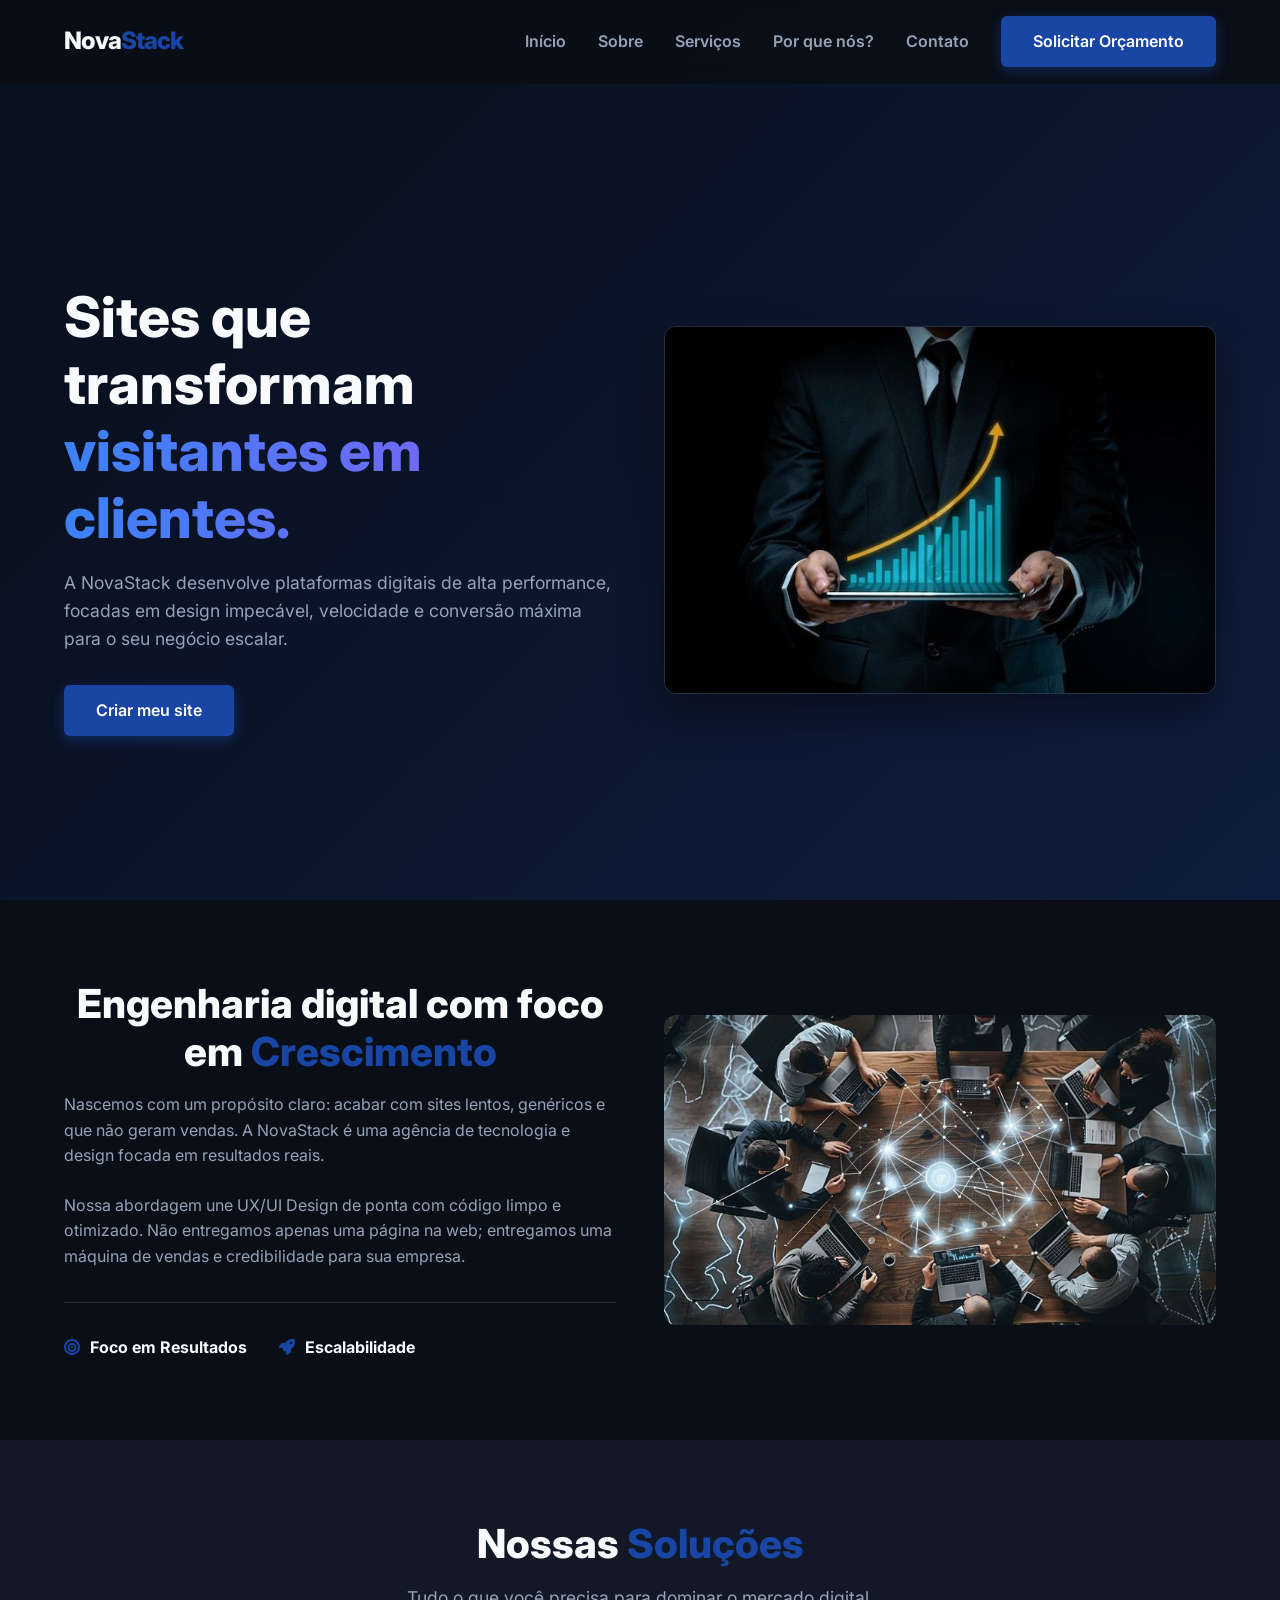
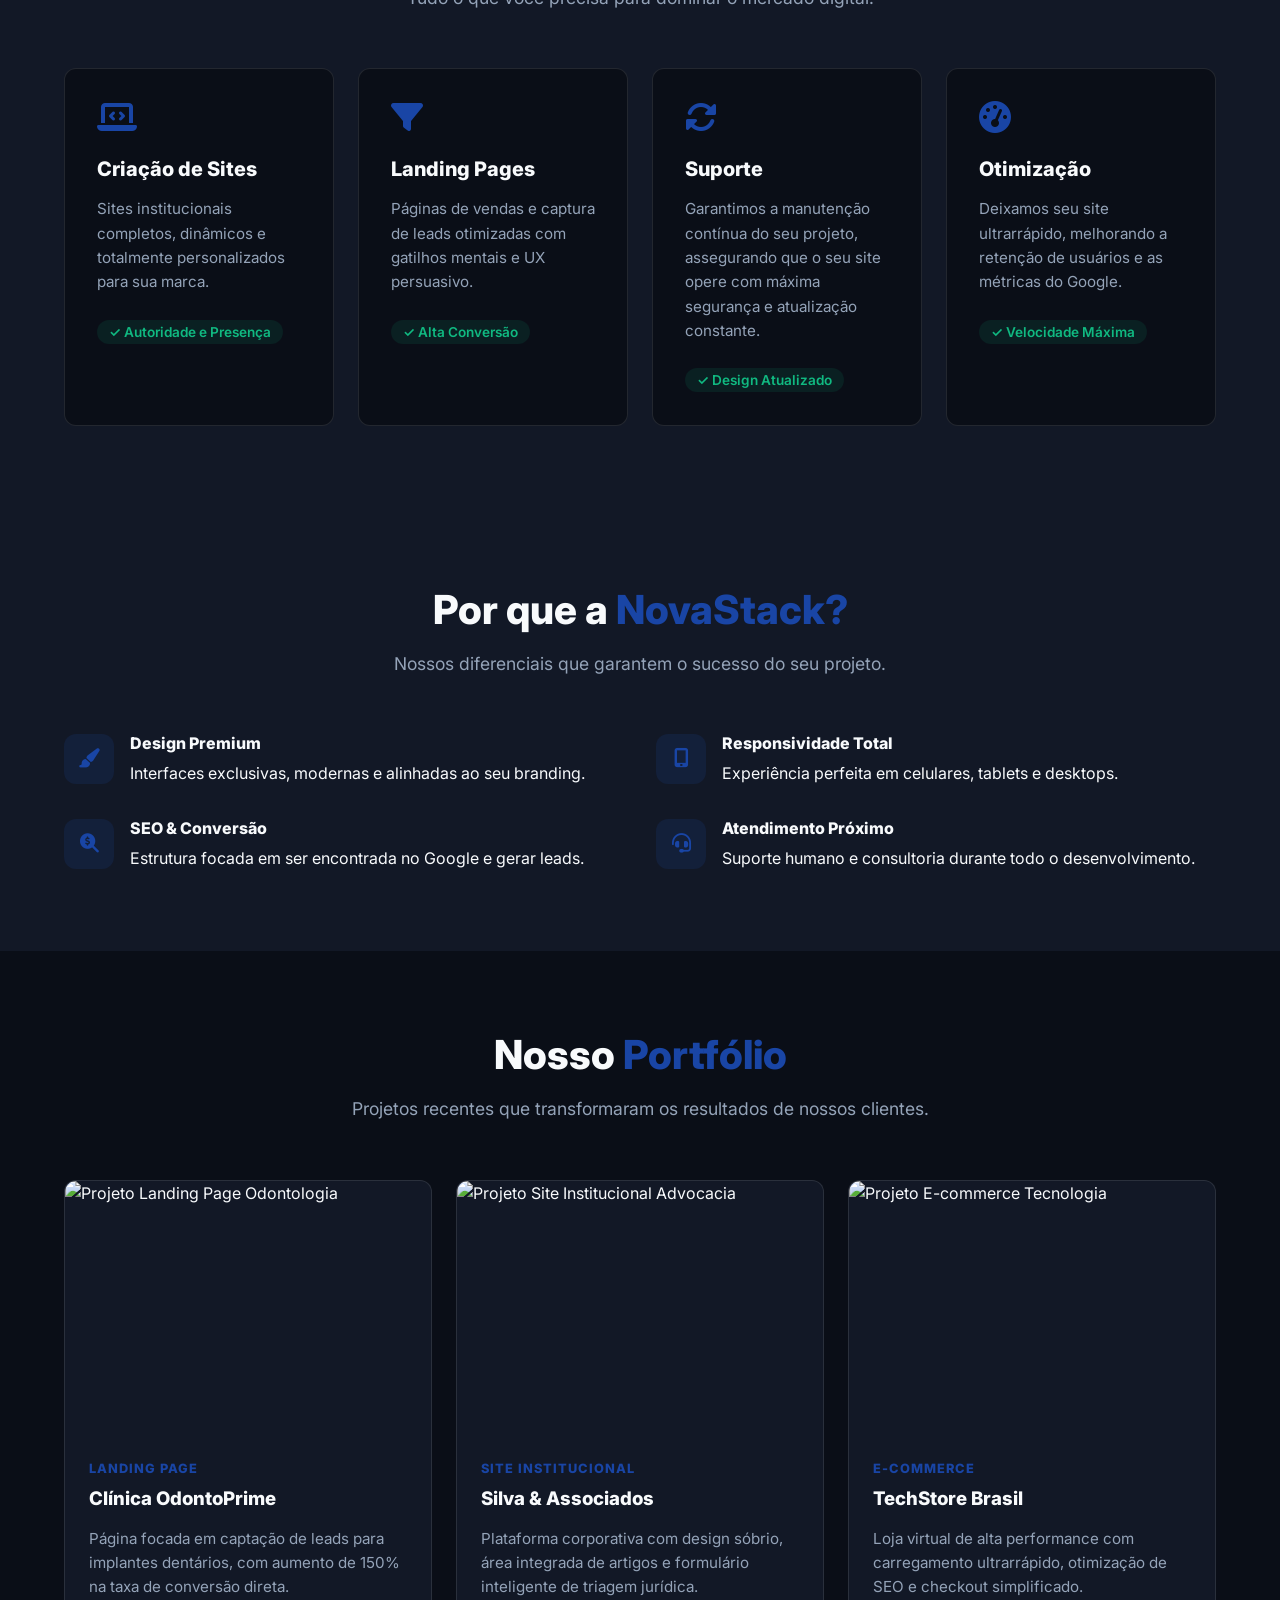
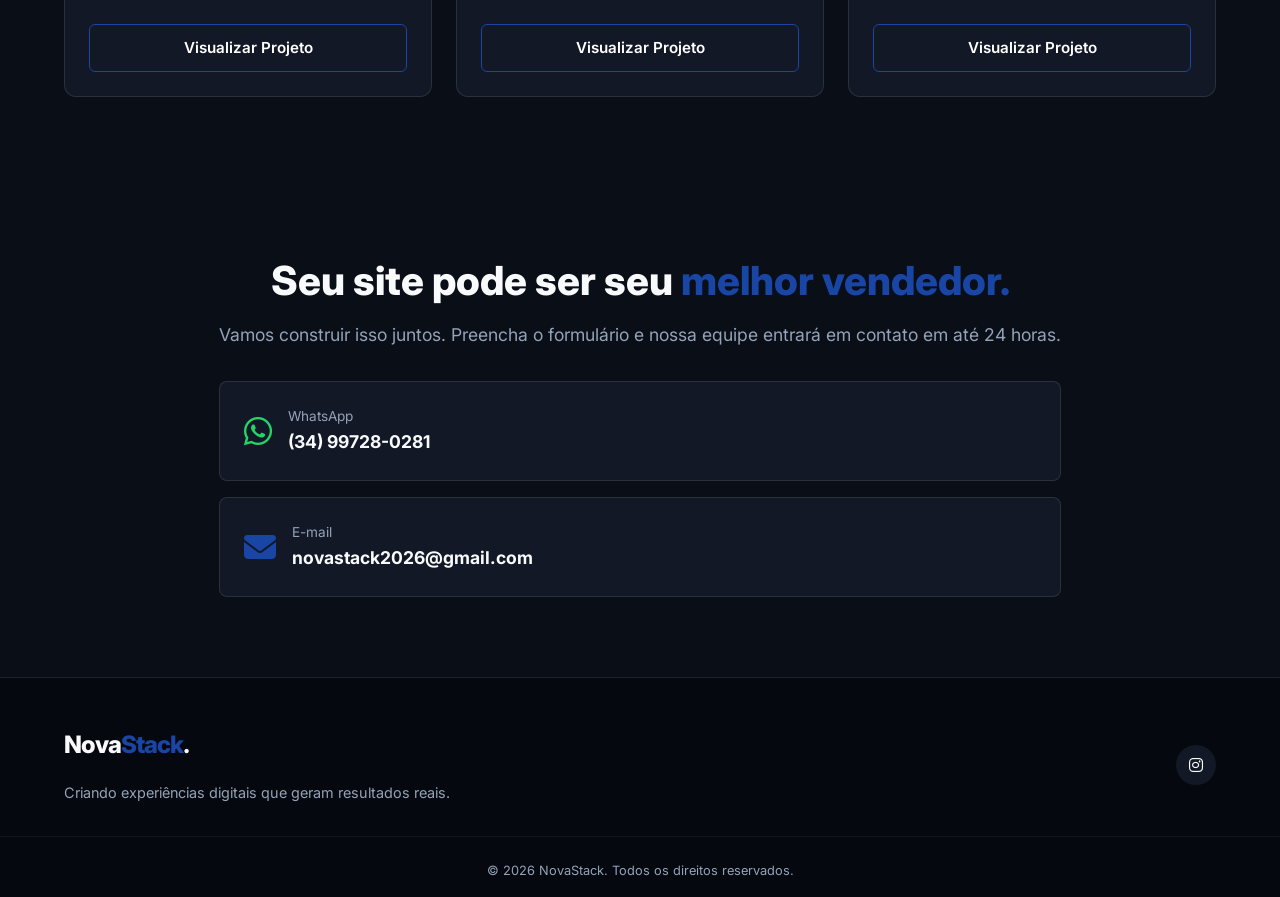
==== index.html @ 71432a39 "Atualizações: Background gradient da hero, nova section para portfólio - Fernando Mendes" ====
<!DOCTYPE html>
<html lang="pt-BR">

<head>
    <meta charset="UTF-8">
    <meta name="viewport" content="width=device-width, initial-scale=1.0">
    <meta name="description"
        content="NovaStack - Criação de sites profissionais e landing pages de alta conversão. Transforme visitantes em clientes.">
    <title>NovaStack | Sites de Alta Conversão</title>
    <link rel="preconnect" href="https://fonts.googleapis.com">
    <link rel="preconnect" href="https://fonts.gstatic.com" crossorigin>
    <link href="https://fonts.googleapis.com/css2?family=Inter:wght@300;400;600;800&display=swap" rel="stylesheet">
    <link rel="stylesheet" href="https://cdnjs.cloudflare.com/ajax/libs/font-awesome/6.4.0/css/all.min.css">
    <link rel="stylesheet" href="styles.css">
</head>

<body>

    <header class="header" id="header">
        <div class="container header-container">
            <a href="#" class="logo">Nova<span>Stack</span></a>

            <nav class="nav-menu" id="nav-menu">
                <ul class="nav-list">
                    <li><a href="#hero" class="nav-link">Início</a></li>
                    <li><a href="#sobre" class="nav-link">Sobre</a></li>
                    <li><a href="#servicos" class="nav-link">Serviços</a></li>
                    <li><a href="#diferenciais" class="nav-link">Por que nós?</a></li>
                    <li><a href="#contato" class="nav-link">Contato</a></li>
                </ul>
                <a href="#contato" class="btn btn-primary nav-btn">Solicitar Orçamento</a>
            </nav>

            <button class="hamburger" id="hamburger" aria-label="Menu">
                <i class="fas fa-bars"></i>
            </button>
        </div>
    </header>

    <section class="hero bg-animated-gradient" id="hero" class="hero" id="hero">
        <div class="container hero-container">
            <div class="hero-content fade-in">
                <h1>Sites que transformam <span class="gradient-text">visitantes em clientes.</span></h1>
                <p>A NovaStack desenvolve plataformas digitais de alta performance, focadas em design impecável,
                    velocidade e conversão máxima para o seu negócio escalar.</p>
                <div class="hero-buttons">
                    <a href="#contato" class="btn btn-primary">Criar meu site</a>
                </div>
            </div>
            <div class="hero-image fade-in">
                <img src="assets/Grafico de vendas.jpg" alt="Mockup de site profissional criado pela NovaStack">
            </div>
        </div>
    </section>

    <section class="sobre section" id="sobre">
        <div class="container sobre-container">
            <div class="sobre-text fade-in">
                <h2 class="section-title">Engenharia digital com foco em <span>Crescimento</span></h2>
                <p>Nascemos com um propósito claro: acabar com sites lentos, genéricos e que não geram vendas. A
                    NovaStack é uma agência de tecnologia e design focada em resultados reais.</p>
                <p>Nossa abordagem une UX/UI Design de ponta com código limpo e otimizado. Não entregamos apenas uma
                    página na web; entregamos uma máquina de vendas e credibilidade para sua empresa.</p>
                <div class="missao-visao">
                    <div class="mv-item">
                        <i class="fas fa-bullseye"></i>
                        <strong>Foco em Resultados</strong>
                    </div>
                    <div class="mv-item">
                        <i class="fas fa-rocket"></i>
                        <strong>Escalabilidade</strong>
                    </div>
                </div>
            </div>
            <div class="sobre-img fade-in">
                <img src="assets/Equipe reunida.jpg" alt="Equipe NovaStack trabalhando em um projeto">
            </div>
        </div>
    </section>

    <section class="servicos section bg-light" id="servicos">
        <div class="container">
            <div class="section-header fade-in">
                <h2 class="section-title">Nossas <span>Soluções</span></h2>
                <p>Tudo o que você precisa para dominar o mercado digital.</p>
            </div>

            <div class="grid-cards">
                <div class="card service-card fade-in">
                    <i class="fas fa-laptop-code"></i>
                    <h3>Criação de Sites</h3>
                    <p>Sites institucionais completos, dinâmicos e totalmente personalizados para sua marca.</p>
                    <span class="benefit">✓ Autoridade e Presença</span>
                </div>

                <div class="card service-card fade-in">
                    <i class="fas fa-filter"></i>
                    <h3>Landing Pages</h3>
                    <p>Páginas de vendas e captura de leads otimizadas com gatilhos mentais e UX persuasivo.</p>
                    <span class="benefit">✓ Alta Conversão</span>
                </div>

                <div class="card service-card fade-in">
                    <i class="fas fa-sync-alt"></i>
                    <h3>Suporte</h3>
                    <p>Garantimos a manutenção contínua do seu projeto, assegurando que o seu site opere com máxima
                        segurança e atualização constante.</p>
                    <span class="benefit">✓ Design Atualizado</span>
                </div>

                <div class="card service-card fade-in">
                    <i class="fas fa-tachometer-alt"></i>
                    <h3>Otimização </h3>
                    <p>Deixamos seu site ultrarrápido, melhorando a retenção de usuários e as métricas do Google.</p>
                    <span class="benefit">✓ Velocidade Máxima</span>
                </div>
            </div>
        </div>
    </section>

    <section class="diferenciais section bg-light" id="diferenciais">
        <div class="container">
            <div class="section-header fade-in">
                <h2 class="section-title">Por que a <span>NovaStack?</span></h2>
                <p>Nossos diferenciais que garantem o sucesso do seu projeto.</p>
            </div>

            <div class="diferenciais-grid">
                <div class="diff-item fade-in">
                    <div class="diff-icon"><i class="fas fa-paint-brush"></i></div>
                    <div>
                        <h4>Design Premium</h4>
                        <p>Interfaces exclusivas, modernas e alinhadas ao seu branding.</p>
                    </div>
                </div>
                <div class="diff-item fade-in">
                    <div class="diff-icon"><i class="fas fa-mobile-alt"></i></div>
                    <div>
                        <h4>Responsividade Total</h4>
                        <p>Experiência perfeita em celulares, tablets e desktops.</p>
                    </div>
                </div>
                <div class="diff-item fade-in">
                    <div class="diff-icon"><i class="fas fa-search-dollar"></i></div>
                    <div>
                        <h4>SEO & Conversão</h4>
                        <p>Estrutura focada em ser encontrada no Google e gerar leads.</p>
                    </div>
                </div>
                <div class="diff-item fade-in">
                    <div class="diff-icon"><i class="fas fa-headset"></i></div>
                    <div>
                        <h4>Atendimento Próximo</h4>
                        <p>Suporte humano e consultoria durante todo o desenvolvimento.</p>
                    </div>
                </div>
            </div>
        </div>
    </section>

    <section class="portfolio section" id="portfolio">
        <div class="container">
            <div class="section-header fade-in">
                <h2 class="section-title">Nosso <span>Portfólio</span></h2>
                <p>Projetos recentes que transformaram os resultados de nossos clientes.</p>
            </div>

            <div class="grid-cards">
                <div class="portfolio-card fade-in">
                    <div class="portfolio-img">
                        <img src="assets/projeto-1.jpg" alt="Projeto Landing Page Odontologia">
                    </div>
                    <div class="portfolio-content">
                        <span>Landing Page</span>
                        <h3>Clínica OdontoPrime</h3>
                        <p class="portfolio-desc">Página focada em captação de leads para implantes dentários, com
                            aumento de 150% na taxa de conversão direta.</p>
                        <a href="#" class="btn btn-outline btn-block">Visualizar Projeto</a>
                    </div>
                </div>

                <div class="portfolio-card fade-in">
                    <div class="portfolio-img">
                        <img src="assets/projeto-2.jpg" alt="Projeto Site Institucional Advocacia">
                    </div>
                    <div class="portfolio-content">
                        <span>Site Institucional</span>
                        <h3>Silva & Associados</h3>
                        <p class="portfolio-desc">Plataforma corporativa com design sóbrio, área integrada de artigos e
                            formulário inteligente de triagem jurídica.</p>
                        <a href="#" class="btn btn-outline btn-block">Visualizar Projeto</a>
                    </div>
                </div>

                <div class="portfolio-card fade-in">
                    <div class="portfolio-img">
                        <img src="assets/projeto-3.jpg" alt="Projeto E-commerce Tecnologia">
                    </div>
                    <div class="portfolio-content">
                        <span>E-commerce</span>
                        <h3>TechStore Brasil</h3>
                        <p class="portfolio-desc">Loja virtual de alta performance com carregamento ultrarrápido,
                            otimização de SEO e checkout simplificado.</p>
                        <a href="#" class="btn btn-outline btn-block">Visualizar Projeto</a>
                    </div>
                </div>
            </div>
        </div>
    </section>

    <section class="contato section" id="contato">
        <div class="container contato-container">
            <div class="contato-info fade-in">
                <h2 class="section-title">Seu site pode ser seu <span>melhor vendedor.</span></h2>
                <p class="contato-subtitle">Vamos construir isso juntos. Preencha o formulário e nossa equipe entrará em
                    contato em até 24 horas.</p>

                <div class="contact-methods">
                    <a href="https://wa.me/5534997280281" target="_blank" class="method-card">
                        <i class="fab fa-whatsapp whatsapp-color"></i>
                        <div>
                            <span>WhatsApp</span>
                            <strong>(34) 99728-0281</strong>
                        </div>
                    </a>
                    <a href="mailto:comercial@novastack.com.br" class="method-card">
                        <i class="fas fa-envelope"></i>
                        <div>
                            <span>E-mail</span>
                            <strong>novastack2026@gmail.com</strong>
                        </div>
                    </a>
                </div>
            </div>
        </div>
    </section>

    <footer class="footer">
        <div class="container footer-content">
            <div class="footer-logo">
                <a href="#" class="logo">Nova<span>Stack</span>.</a>
                <p>Criando experiências digitais que geram resultados reais.</p>
            </div>
            <div class="footer-social">
                <a href="https://www.instagram.com/novastack26/" target="_blank"><i class="fab fa-instagram"></i></a>
                <!--<a href="https://www.linkedin.com/company/112229185/admin/dashboard/"><i class="fab fa-linkedin-in"></i></a> -->
            </div>
        </div>
        <div class="footer-bottom">
            <p>&copy; 2026 NovaStack. Todos os direitos reservados.</p>
        </div>
    </footer>
</body>
<script src="script.js" defer></script>

</html>
---- styles.css ----
/* Variáveis Globais */
:root {
    --bg-dark: #0a0e17; /* Fundo principal escuro */
    --bg-light: #121826; /* Fundo secundário */
    --primary: #1945a5; /* Azul tecnológico */
    --primary-hover: #1d4ed8;
    --text-main: #f8fafc;
    --text-muted: #94a3b8;
    --gradient: linear-gradient(90deg, #3b82f6, #8b5cf6);
    --transition: all 0.3s ease;
    --border-color: rgba(255, 255, 255, 0.1);
}


/* Reset e Configurações Base */
* {
    margin: 0;
    padding: 0;
    box-sizing: border-box;
}

html {
    scroll-behavior: smooth;
}

body {
    font-family: 'Inter', sans-serif;
    background-color: var(--bg-dark);
    color: var(--text-main);
    line-height: 1.6;
    overflow-x: hidden;
}

a {
    text-decoration: none;
    color: inherit;
}

ul {
    list-style: none;
}

img {
    max-width: 100%;
    height: auto;
    display: block;
}

.container {
    width: 100%;
    max-width: 1200px;
    margin: 0 auto;
    padding: 0 1.5rem;
}

.section {
    padding: 5rem 0;
}

.bg-light {
    background-color: var(--bg-light);
}

h1, h2, h3, h4 {
    font-weight: 800;
    line-height: 1.2;
    margin-bottom: 1rem;
}

.gradient-text {
    background: var(--gradient);
    -webkit-background-clip: text;
    -webkit-text-fill-color: transparent;
    display: inline-block;
}

.section-title {
    font-size: 2rem;
    text-align: center;
    margin-bottom: 1rem;
}

.section-title span {
    color: var(--primary);
}

.section-header {
    text-align: center;
    margin-bottom: 3.5rem;
}

.section-header p {
    color: var(--text-muted);
    font-size: 1.1rem;
}


.btn {
    display: inline-block;
    padding: 0.8rem 2rem;
    font-weight: 600;
    border-radius: 6px;
    cursor: pointer;
    text-align: center;
    transition: var(--transition);
    border: none;
    font-family: 'Inter', sans-serif;
}

.btn-primary {
    background-color: var(--primary);
    color: #fff;
    box-shadow: 0 4px 14px rgba(37, 99, 235, 0.3);
}

.btn-primary:hover {
    background-color: var(--primary-hover);
    transform: translateY(-2px);
    box-shadow: 0 6px 20px rgba(37, 99, 235, 0.5);
}

.btn-outline {
    background-color: transparent;
    border: 2px solid var(--primary);
    color: #fff;
}

.btn-outline:hover {
    background-color: var(--primary);
}

.btn-block {
    width: 100%;
    padding: 1rem;
    font-size: 1.1rem;
}

.btn-link {
    color: var(--primary);
    font-weight: 600;
    display: inline-flex;
    align-items: center;
    gap: 8px;
    transition: var(--transition);
}

.btn-link:hover {
    gap: 12px;
}

/* Header e Navegação */
.header {
    position: fixed;
    top: 0;
    left: 0;
    width: 100%;
    background-color: rgba(10, 14, 23, 0.95);
    backdrop-filter: blur(10px);
    z-index: 1000;
    padding: 1rem 0;
    border-bottom: 1px solid transparent;
    transition: var(--transition);
}

.header.scrolled {
    padding: 0.8rem 0;
    border-bottom: 1px solid var(--border-color);
    box-shadow: 0 4px 20px rgba(0,0,0,0.5);
}

.header-container {
    display: flex;
    justify-content: space-between;
    align-items: center;
}

.logo {
    font-size: 1.5rem;
    font-weight: 800;
    color: var(--text-main);
    letter-spacing: -1px;
}

.logo span {
    color: var(--primary);
}

.nav-menu {
    display: none;
}

.hamburger {
    background: none;
    border: none;
    color: var(--text-main);
    font-size: 1.5rem;
    cursor: pointer;
    display: block;
}

/* Menu Mobile Aberto */
.nav-menu.active {
    display: flex;
    flex-direction: column;
    position: absolute;
    top: 100%;
    left: 0;
    width: 100%;
    background-color: var(--bg-dark);
    padding: 2rem;
    border-top: 1px solid var(--border-color);
    box-shadow: 0 10px 20px rgba(0,0,0,0.5);
    text-align: center;
    gap: 1.5rem;
}

.nav-list {
    display: flex;
    flex-direction: column;
    gap: 1.5rem;
}

.nav-link {
    color: var(--text-muted);
    font-weight: 600;
    transition: var(--transition);
}

.nav-link:hover {
    color: var(--primary);
}

/* Hero Section */
.hero {
    background: linear-gradient(135deg, #09101f 20%, #0f1e3e 100%, #09101f 50%);
    padding-top: 120px;
    min-height: 100vh;
    display: flex;
    align-items: center;
}

.hero-container {
    display: grid;
    grid-template-columns: 1fr;
    gap: 3rem;
    align-items: center;
}

.hero-content h1 {
    font-size: 2.5rem;
}

.hero-content p {
    color: var(--text-muted);
    font-size: 1.1rem;
    margin-bottom: 2rem;
}

.hero-buttons {
    display: flex;
    flex-direction: column;
    gap: 1rem;
}

.hero-image img {
    border-radius: 12px;
    box-shadow: 0 20px 40px rgba(0,0,0,0.4);
    border: 1px solid var(--border-color);
}

/* Sobre */
.sobre-container {
    display: grid;
    grid-template-columns: 1fr;
    gap: 3rem;
    align-items: center;
}

.sobre-text p {
    color: var(--text-muted);
    margin-bottom: 1.5rem;
}

.missao-visao {
    display: flex;
    gap: 2rem;
    margin-top: 2rem;
    padding-top: 2rem;
    border-top: 1px solid var(--border-color);
}

.mv-item {
    display: flex;
    align-items: center;
    gap: 10px;
    color: var(--primary);
}

.mv-item strong {
    color: var(--text-main);
}

.sobre-img img {
    border-radius: 12px;
}

/* Serviços */
.grid-cards {
    display: grid;
    grid-template-columns: 1fr;
    gap: 1.5rem;
}

.card {
    background-color: var(--bg-dark);
    padding: 2rem;
    border-radius: 12px;
    border: 1px solid var(--border-color);
    transition: var(--transition);
}

.card:hover {
    transform: translateY(-5px);
    border-color: var(--primary);
    box-shadow: 0 10px 30px rgba(37, 99, 235, 0.1);
}

.card i {
    font-size: 2rem;
    color: var(--primary);
    margin-bottom: 1.5rem;
}

.card h3 {
    font-size: 1.25rem;
}

.card p {
    color: var(--text-muted);
    margin-bottom: 1.5rem;
    font-size: 0.95rem;
}

.benefit {
    font-size: 0.85rem;
    font-weight: 600;
    color: #10b981;
    background: rgba(16, 185, 129, 0.1);
    padding: 4px 12px;
    border-radius: 20px;
}

.portfolio-card {
    background-color: var(--bg-light);
    border-radius: 12px;
    overflow: hidden;
    border: 1px solid var(--border-color);
    transition: var(--transition);
}

.portfolio-card:hover {
    transform: translateY(-5px);
}

.portfolio-img img {
    width: 100%;
    height: 250px;
    object-fit: cover;
    transition: var(--transition);
}

.portfolio-card:hover .portfolio-img img {
    transform: scale(1.05);
}

.portfolio-content {
    padding: 1.5rem;
}

.portfolio-content span {
    font-size: 0.8rem;
    color: var(--primary);
    text-transform: uppercase;
    font-weight: 800;
    letter-spacing: 1px;
}

.portfolio-content h3 {
    margin: 0.5rem 0 1rem 0;
}

.diferenciais-grid {
    display: grid;
    grid-template-columns: 1fr;
    gap: 2rem;
}

.diff-item {
    display: flex;
    gap: 1rem;
    align-items: flex-start;
}

.diff-icon {
    background-color: rgba(37, 99, 235, 0.1);
    color: var(--primary);
    width: 50px;
    height: 50px;
    display: flex;
    align-items: center;
    justify-content: center;
    border-radius: 12px;
    font-size: 1.2rem;
    flex-shrink: 0;
}

.diff-item h4 {
    margin-bottom: 0.5rem;
}

.diff-lexitem p {
    color: var(--text-muted);
    font-size: 0.95rem;
}

/*portfolio */

.portfolio-desc {
    color: var(--text-muted);
    font-size: 0.95rem;
    margin-bottom: 1.5rem;
    line-height: 1.6;
}

.portfolio-card .btn-block {
    width: 100%;
    text-align: center;
    padding: 0.7rem 1rem;
    font-size: 0.95rem;
    border-width: 1px;
}

.portfolio-card .btn-outline:hover {
    color: var(--text-main);
    background-color: var(--primary);
}

.contato-container {
    display: flex;
    justify-content: center;
    align-items: center;
}

.contato-subtitle {
    color: var(--text-muted);
    margin-bottom: 2rem;
    font-size: 1.1rem;
}

.contact-methods {
    display: flex;
    flex-direction: column;
    gap: 1rem;
}

.method-card {
    display: flex;
    align-items: center;
    gap: 1rem;
    background-color: var(--bg-light);
    padding: 1.5rem;
    border-radius: 8px;
    border: 1px solid var(--border-color);
    transition: var(--transition);
}

.method-card:hover {
    border-color: var(--primary);
}

.method-card i {
    font-size: 2rem;
    color: var(--primary);
}

.method-card .whatsapp-color {
    color: #25d366;
}

.method-card span {
    display: block;
    font-size: 0.85rem;
    color: var(--text-muted);
}

.method-card strong {
    font-size: 1.1rem;
}

.form-group {
    margin-bottom: 1.5rem;
}

.form-group label {
    display: block;
    margin-bottom: 0.5rem;
    font-size: 0.9rem;
    color: var(--text-muted);
}

.form-group input,
.form-group textarea {
    width: 100%;
    padding: 1rem;
    background-color: var(--bg-light);
    border: 1px solid var(--border-color);
    border-radius: 6px;
    color: var(--text-main);
    font-family: 'Inter', sans-serif;
    transition: var(--transition);
}

.form-group input:focus,
.form-group textarea:focus {
    outline: none;
    border-color: var(--primary);
    box-shadow: 0 0 0 3px rgba(37, 99, 235, 0.2);
}

.footer {
    background-color: #05080f;
    padding: 3rem 0 1rem 0;
    border-top: 1px solid var(--border-color);
}

.footer-content {
    display: flex;
    flex-direction: column;
    gap: 2rem;
    text-align: center;
    margin-bottom: 2rem;
}

.footer-logo p {
    color: var(--text-muted);
    font-size: 0.9rem;
    margin-top: 1rem;
}

.footer-social {
    display: flex;
    justify-content: center;
    gap: 1rem;
}

.footer-social a {
    width: 40px;
    height: 40px;
    background-color: var(--bg-light);
    display: flex;
    align-items: center;
    justify-content: center;
    border-radius: 50%;
    transition: var(--transition);
}

.footer-social a:hover {
    background-color: var(--primary);
}

.footer-bottom {
    text-align: center;
    padding-top: 1.5rem;
    border-top: 1px solid rgba(255,255,255,0.05);
    color: var(--text-muted);
    font-size: 0.8rem;
}

/* Animações Globais */
.fade-in {
    opacity: 0;
    transform: translateY(20px);
    transition: opacity 0.6s ease-out, transform 0.6s ease-out;
}

.fade-in.visible {
    opacity: 1;
    transform: translateY(0);
}

/* Media Queries (Tablet e Desktop) */
@media (min-width: 768px) {
    .section-title { font-size: 2.5rem; }
    
    .hero-buttons {
        flex-direction: row;
    }
    
    .grid-cards {
        grid-template-columns: repeat(2, 1fr);
    }
    
    .diferenciais-grid {
        grid-template-columns: repeat(2, 1fr);
    }
    
    .footer-content {
        flex-direction: row;
        justify-content: space-between;
        text-align: left;
        align-items: center;
    }
}

@media (min-width: 1024px) {
    .hamburger { display: none; }
    
    .nav-menu {
        display: flex;
        align-items: center;
        gap: 2rem;
    }
    
    .nav-list {
        flex-direction: row;
        gap: 2rem;
    }
    
    .hero-container,
    .sobre-container,
    .contato-container {
        grid-template-columns: 1fr 1fr;
    }
    
    .hero-content h1 { font-size: 3.5rem; }
    
    .grid-cards {
        grid-template-columns: repeat(3, 1fr);
    }

    .servicos .grid-cards {
        grid-template-columns: repeat(2, 1fr);
    }
}

@media (min-width: 1200px) {
    .servicos .grid-cards {
        grid-template-columns: repeat(4, 1fr);
    }
}
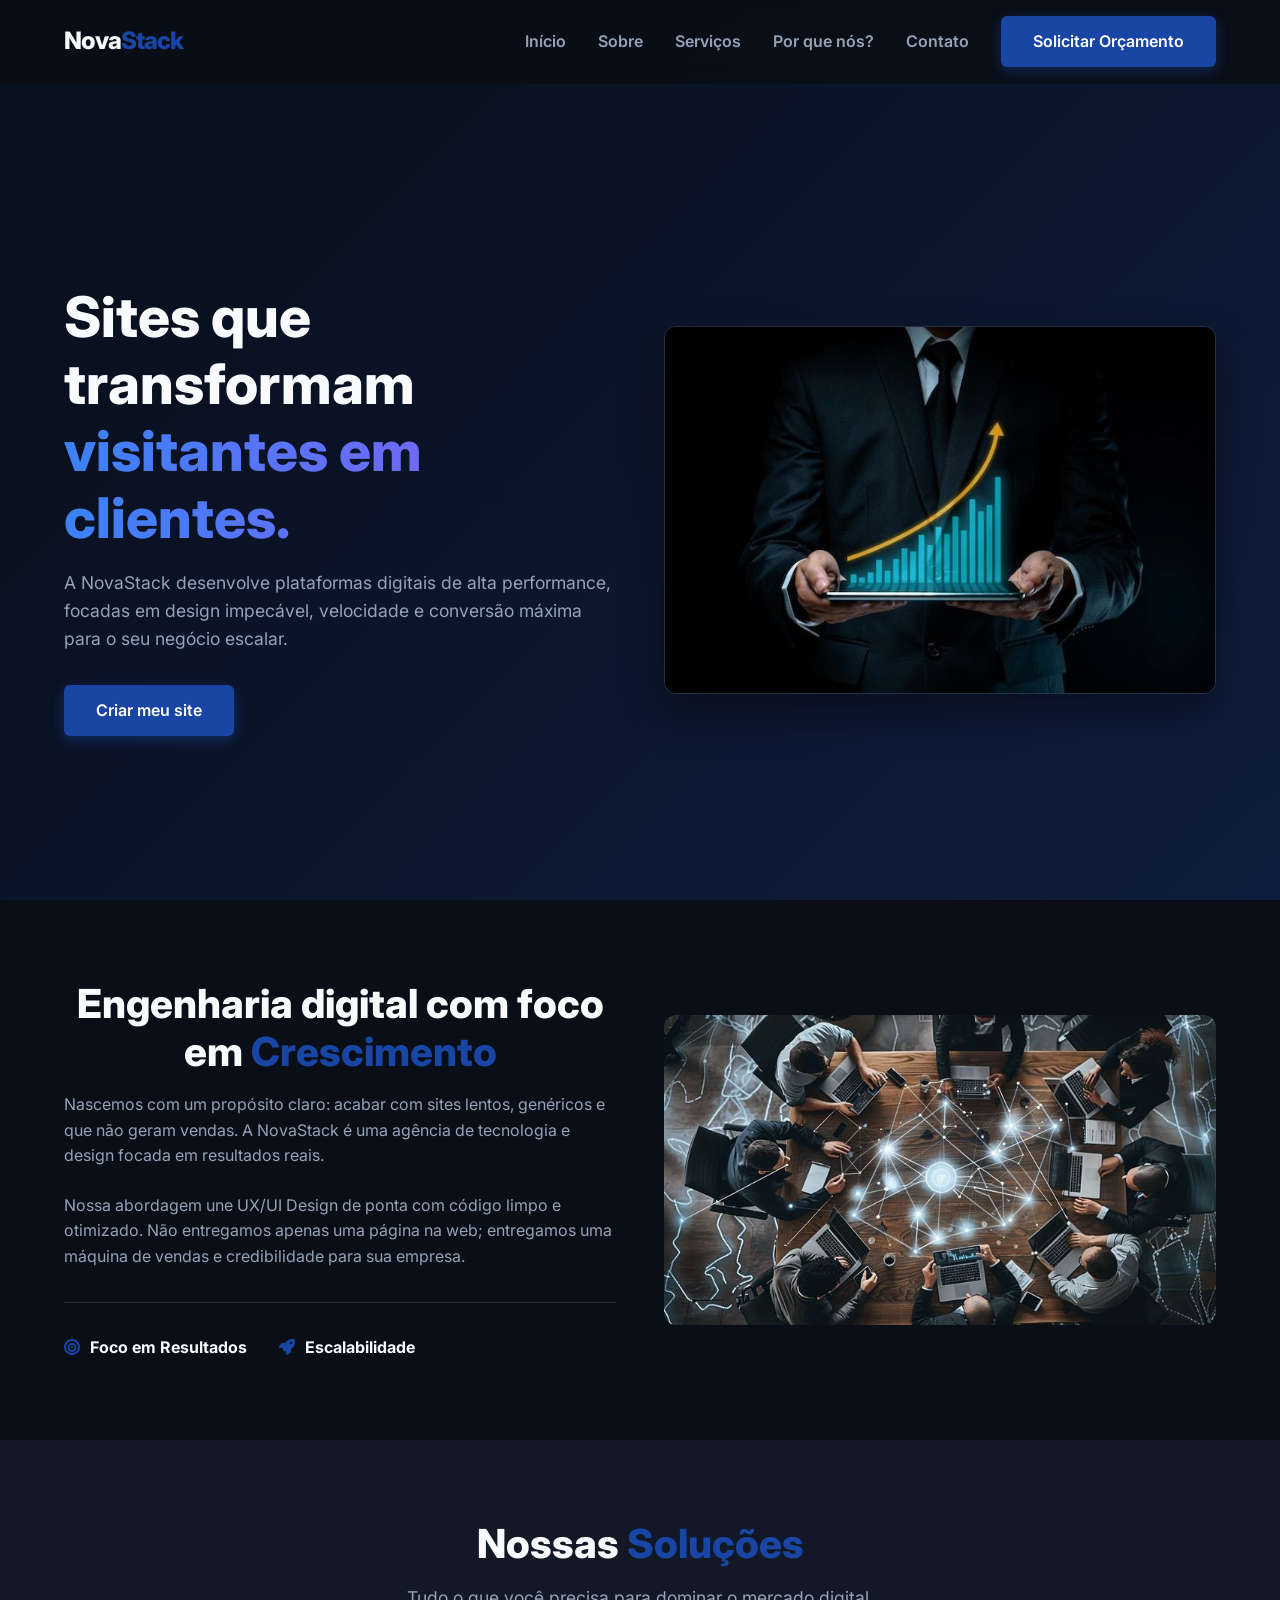
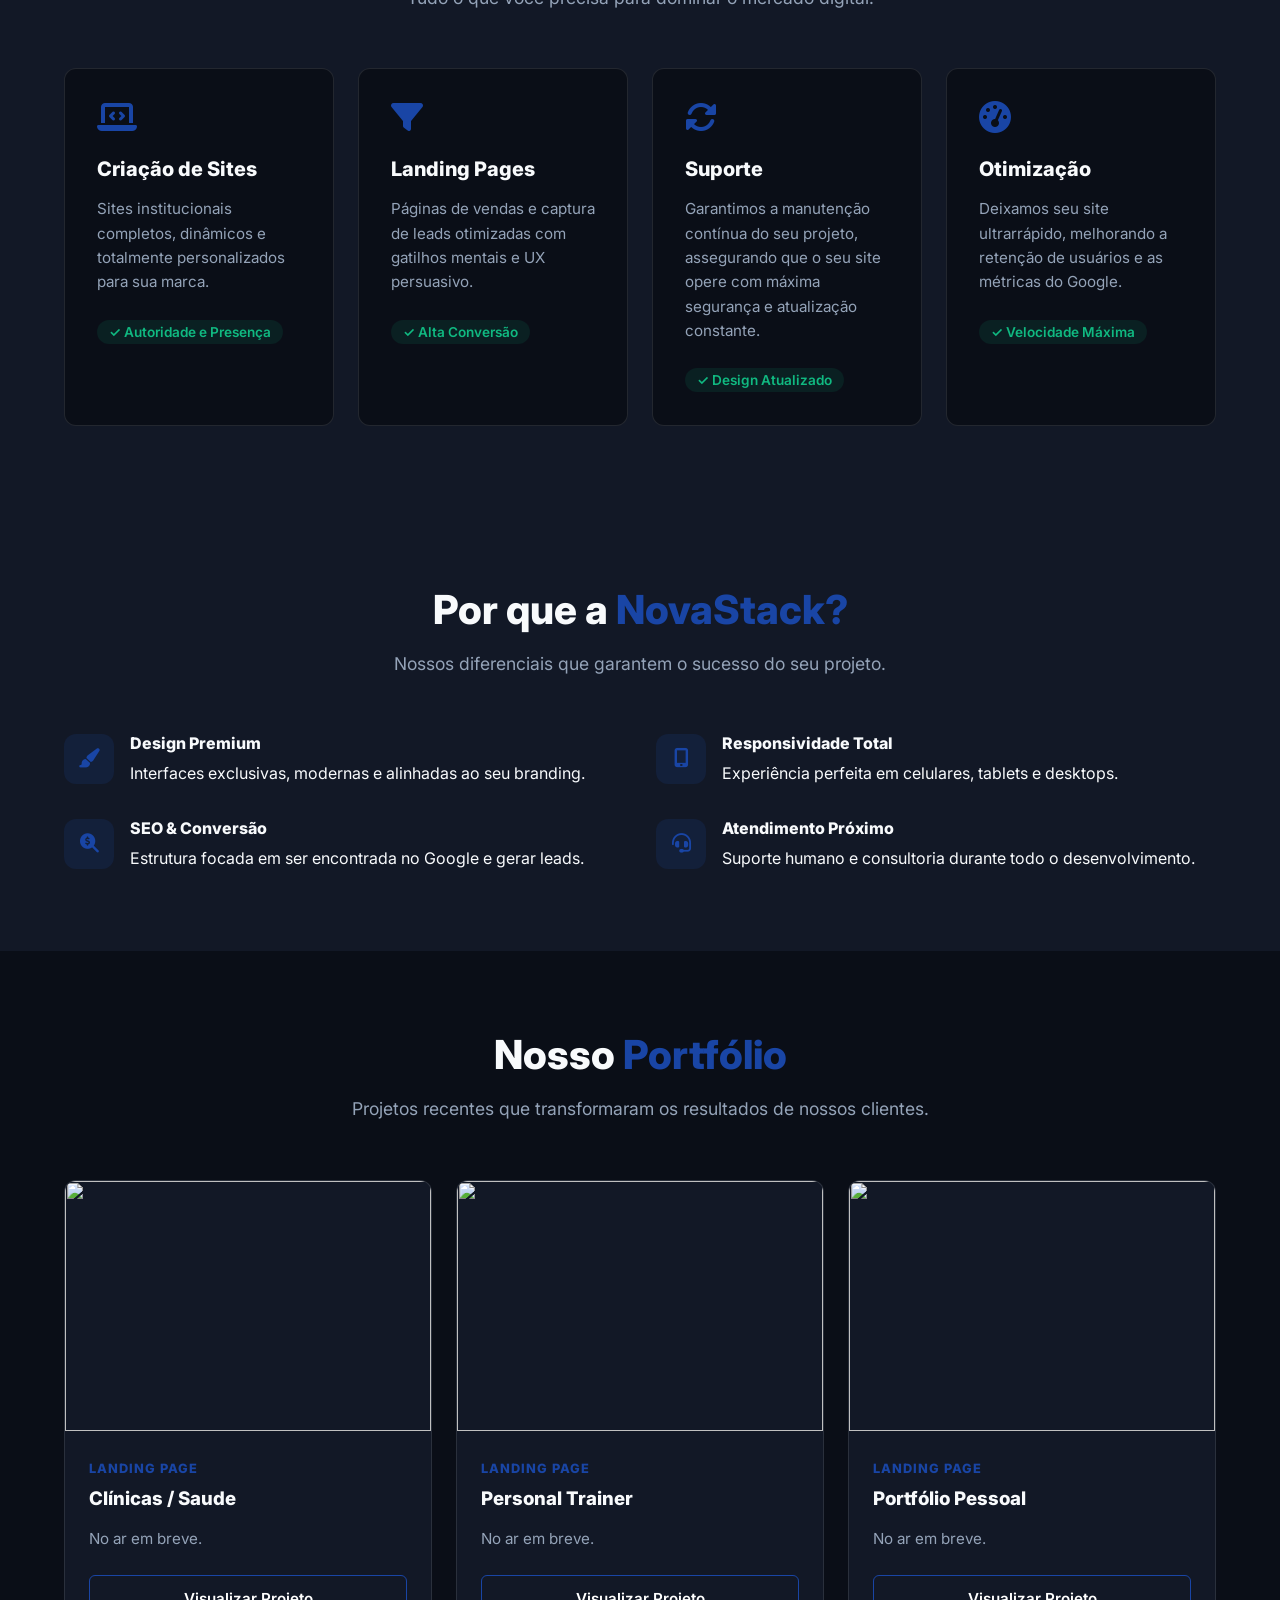
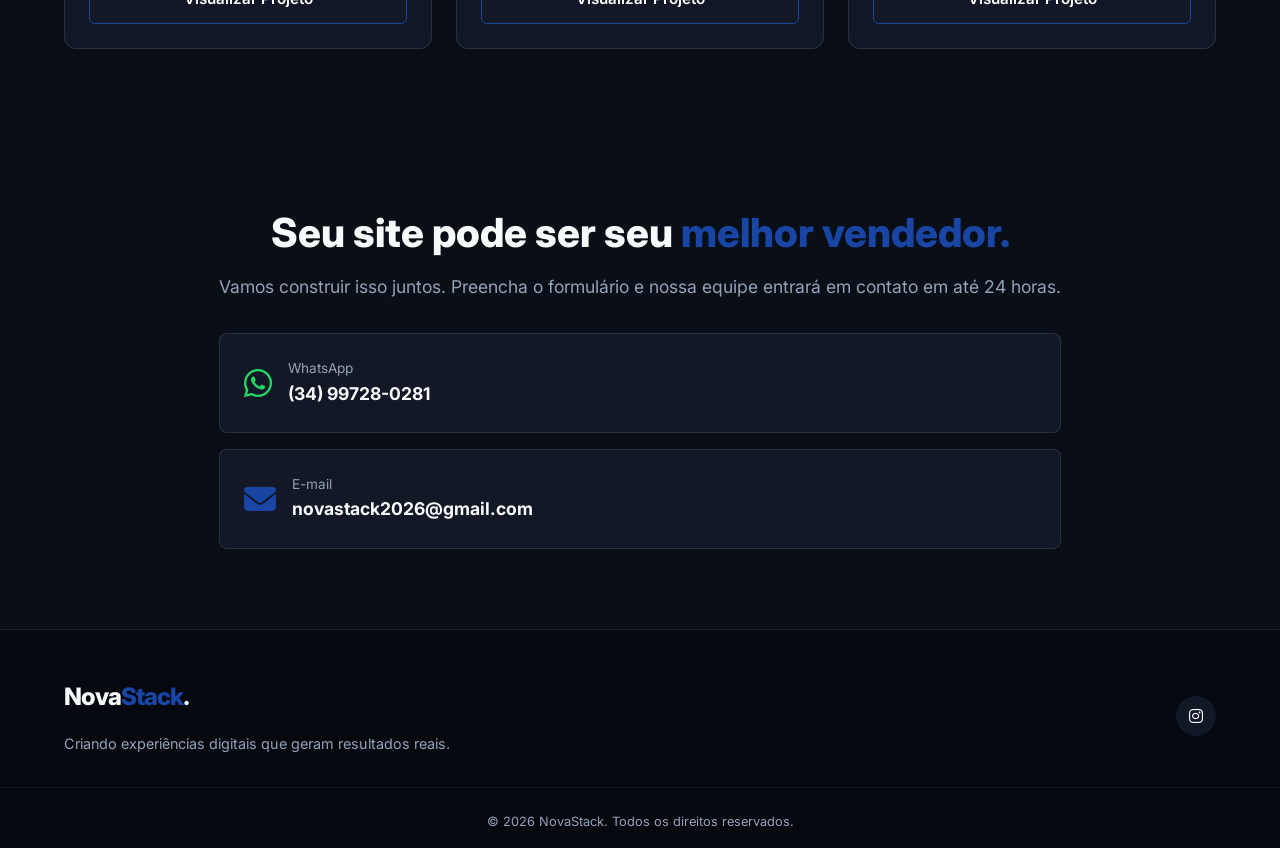
==== commit c18ef450: "refactor: mudança nos textos dos portfólios." ====
--- a/index.html
+++ b/index.html
@@ -168,39 +168,36 @@
             <div class="grid-cards">
                 <div class="portfolio-card fade-in">
                     <div class="portfolio-img">
-                        <img src="assets/projeto-1.jpg" alt="Projeto Landing Page Odontologia">
+                        <img src="assets/projeto-1.jpg" alt="">
                     </div>
                     <div class="portfolio-content">
                         <span>Landing Page</span>
-                        <h3>Clínica OdontoPrime</h3>
-                        <p class="portfolio-desc">Página focada em captação de leads para implantes dentários, com
-                            aumento de 150% na taxa de conversão direta.</p>
+                        <h3>Clínicas / Saude</h3>
+                        <p class="portfolio-desc">No ar em breve.</p>
                         <a href="#" class="btn btn-outline btn-block">Visualizar Projeto</a>
                     </div>
                 </div>
 
                 <div class="portfolio-card fade-in">
                     <div class="portfolio-img">
-                        <img src="assets/projeto-2.jpg" alt="Projeto Site Institucional Advocacia">
+                        <img src="assets/projeto-2.jpg" alt="">
                     </div>
                     <div class="portfolio-content">
-                        <span>Site Institucional</span>
-                        <h3>Silva & Associados</h3>
-                        <p class="portfolio-desc">Plataforma corporativa com design sóbrio, área integrada de artigos e
-                            formulário inteligente de triagem jurídica.</p>
+                        <span>Landing Page</span>
+                        <h3>Personal Trainer</h3>
+                        <p class="portfolio-desc">No ar em breve.</p>
                         <a href="#" class="btn btn-outline btn-block">Visualizar Projeto</a>
                     </div>
                 </div>
 
                 <div class="portfolio-card fade-in">
                     <div class="portfolio-img">
-                        <img src="assets/projeto-3.jpg" alt="Projeto E-commerce Tecnologia">
+                        <img src="assets/projeto-3.jpg" alt="">
                     </div>
                     <div class="portfolio-content">
-                        <span>E-commerce</span>
-                        <h3>TechStore Brasil</h3>
-                        <p class="portfolio-desc">Loja virtual de alta performance com carregamento ultrarrápido,
-                            otimização de SEO e checkout simplificado.</p>
+                        <span>Landing Page</span>
+                        <h3>Portfólio Pessoal</h3>
+                        <p class="portfolio-desc">No ar em breve.</p>
                         <a href="#" class="btn btn-outline btn-block">Visualizar Projeto</a>
                     </div>
                 </div>
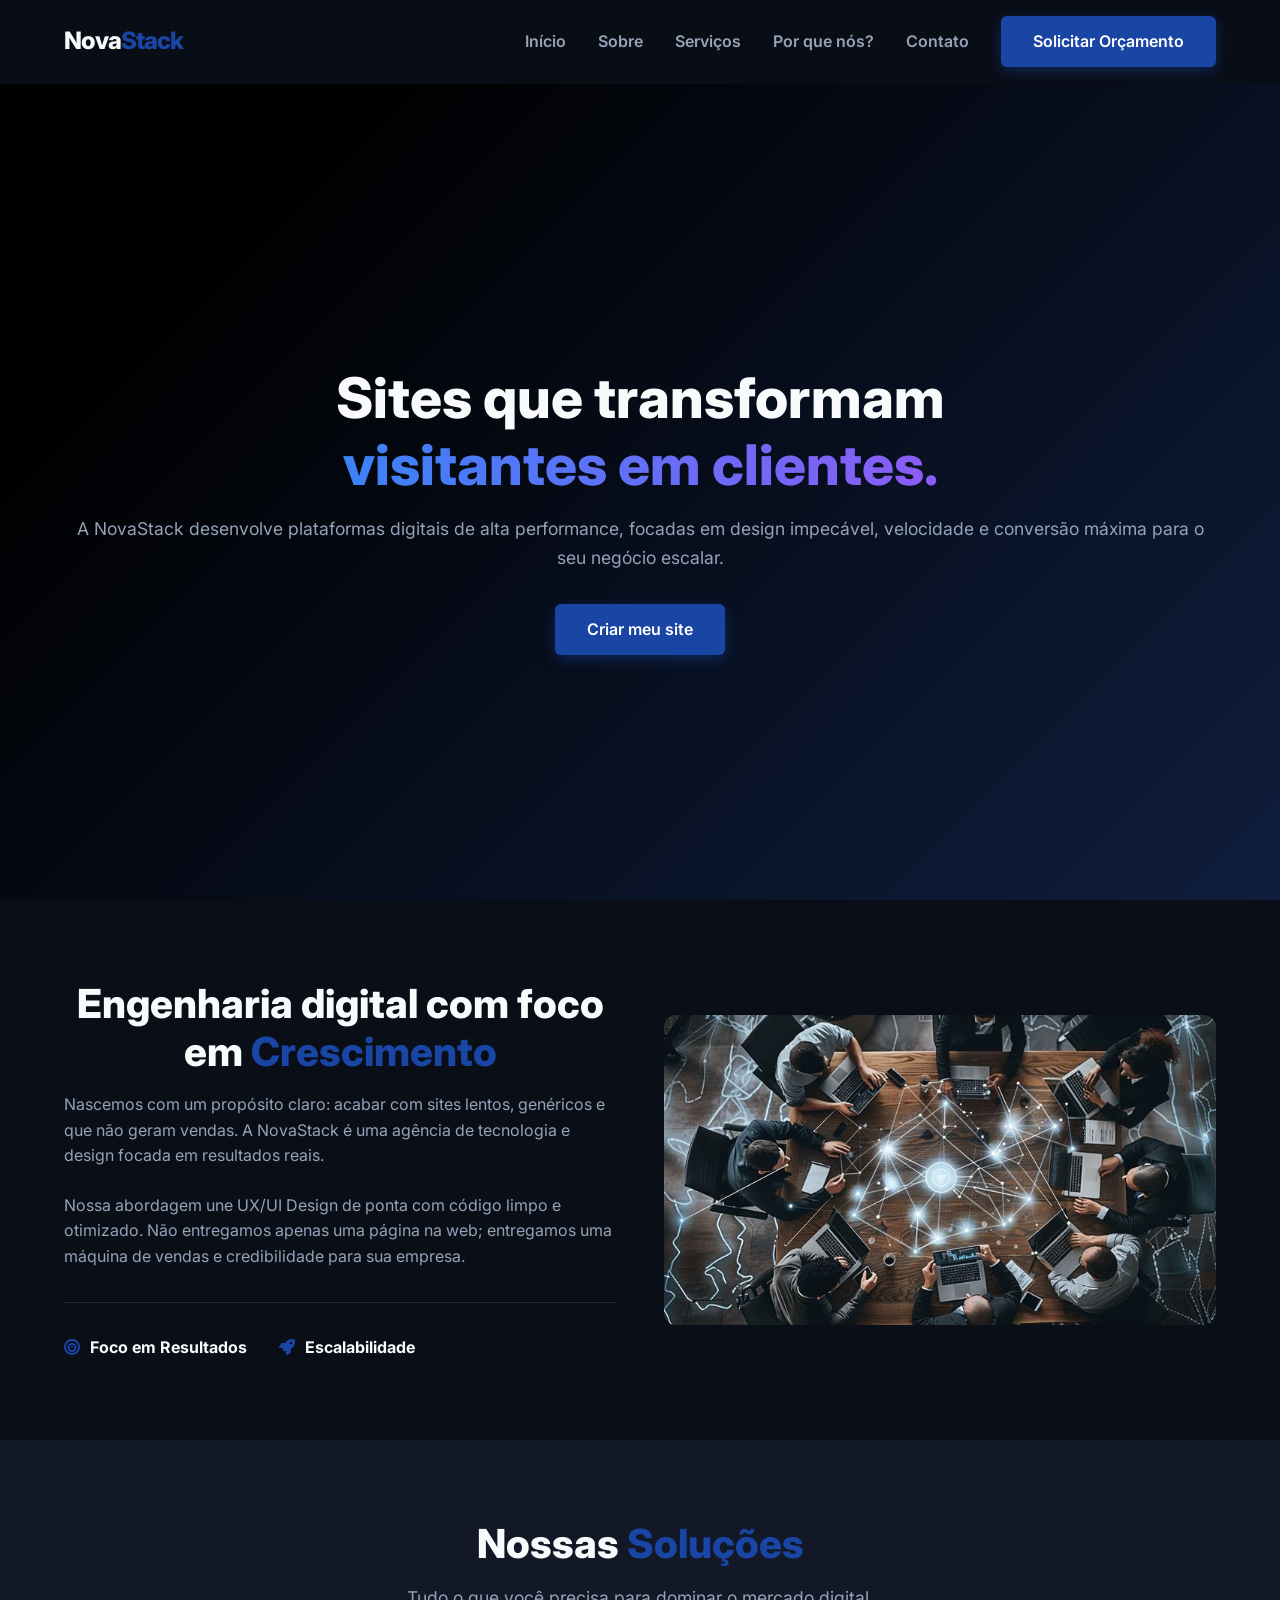
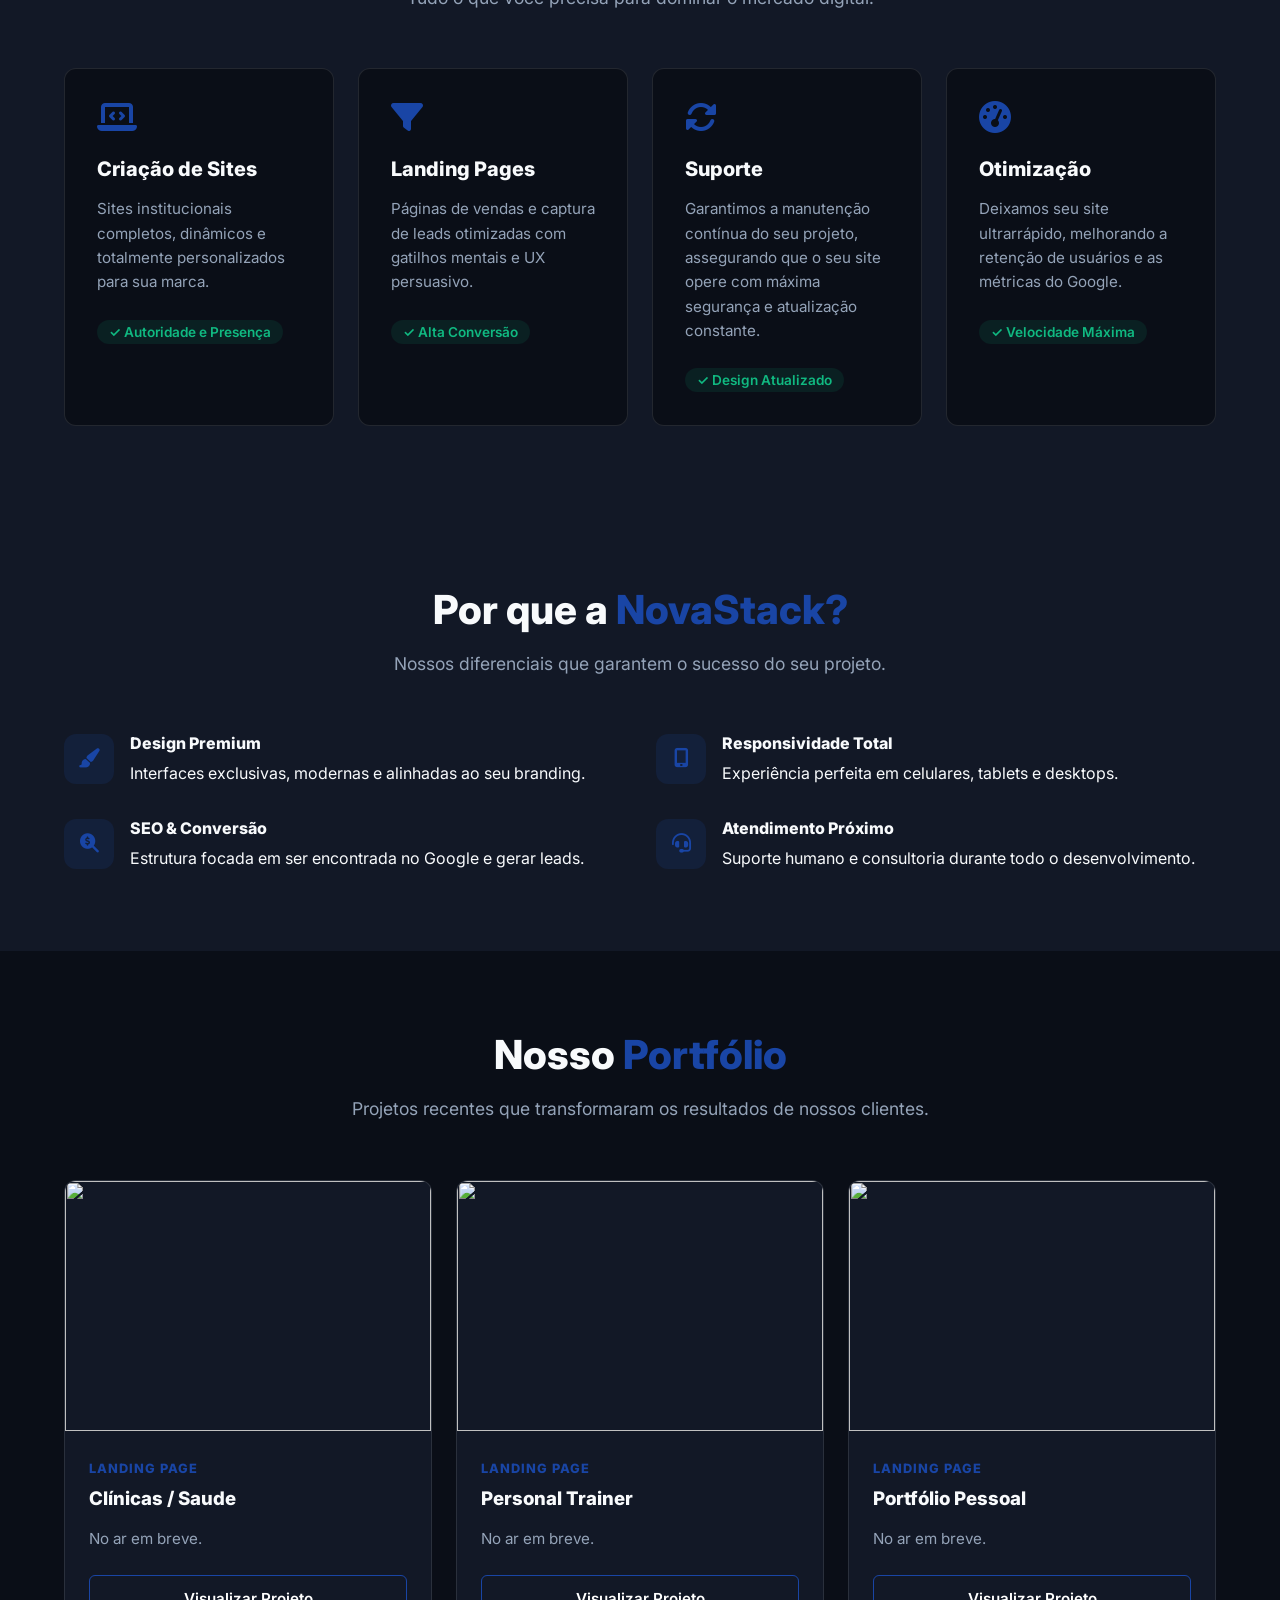
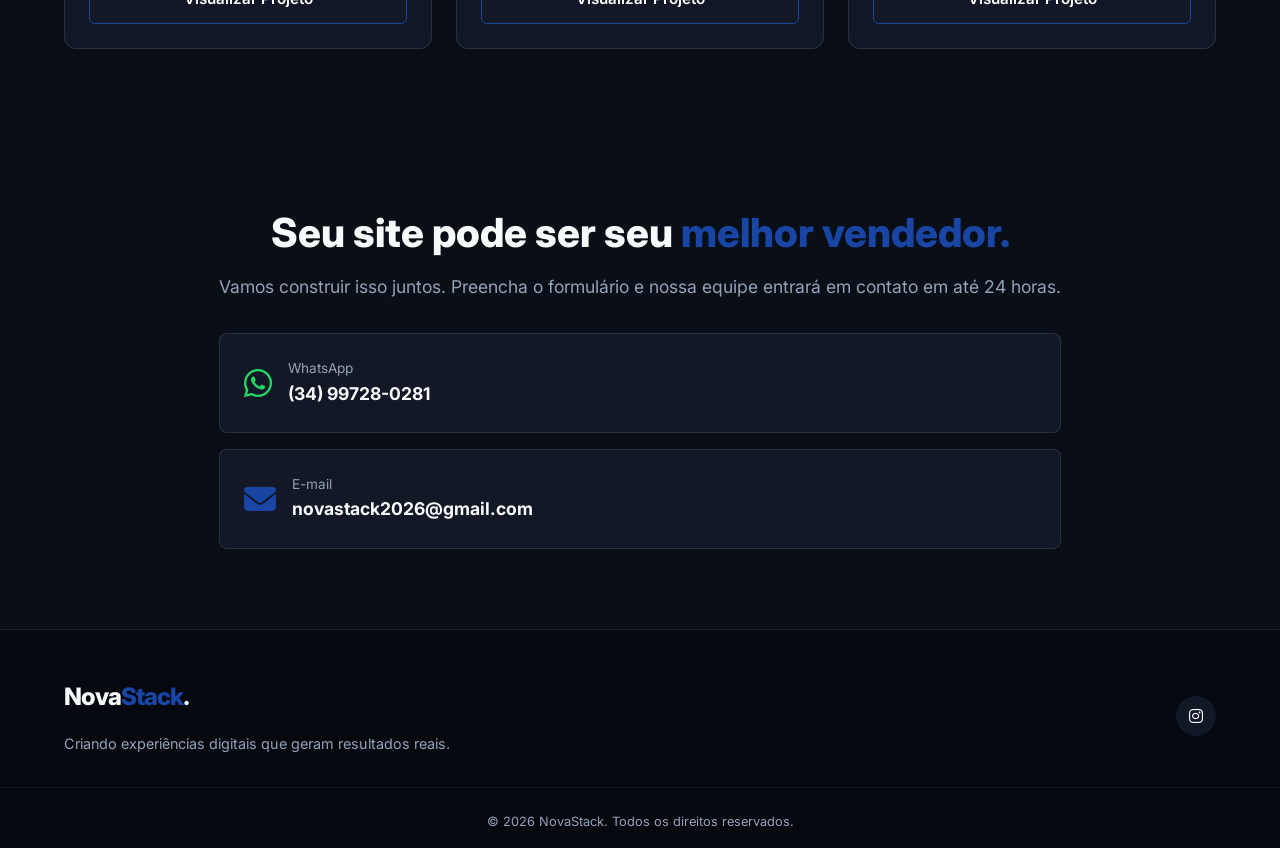
==== commit 7ea1b5a9: "refactor: Centralização de itens na hero, remoção de imagens e CSS inúteis. - Fernando" ====
--- a/index.html
+++ b/index.html
@@ -12,6 +12,7 @@
     <link href="https://fonts.googleapis.com/css2?family=Inter:wght@300;400;600;800&display=swap" rel="stylesheet">
     <link rel="stylesheet" href="https://cdnjs.cloudflare.com/ajax/libs/font-awesome/6.4.0/css/all.min.css">
     <link rel="stylesheet" href="styles.css">
+    <link rel="shortcut icon" href="assets/logoNS.png" type="image/x-icon">
 </head>
 
 <body>
@@ -37,7 +38,7 @@
         </div>
     </header>
 
-    <section class="hero bg-animated-gradient" id="hero" class="hero" id="hero">
+    <section class="hero" id="hero">
         <div class="container hero-container">
             <div class="hero-content fade-in">
                 <h1>Sites que transformam <span class="gradient-text">visitantes em clientes.</span></h1>
@@ -46,9 +47,6 @@
                 <div class="hero-buttons">
                     <a href="#contato" class="btn btn-primary">Criar meu site</a>
                 </div>
-            </div>
-            <div class="hero-image fade-in">
-                <img src="assets/Grafico de vendas.jpg" alt="Mockup de site profissional criado pela NovaStack">
             </div>
         </div>
     </section>
--- a/styles.css
+++ b/styles.css
@@ -232,7 +232,7 @@
 
 /* Hero Section */
 .hero {
-    background: linear-gradient(135deg, #09101f 20%, #0f1e3e 100%, #09101f 50%);
+    background: linear-gradient(135deg, #000000 20%, #0f1e3e 100%, #09101f 50%);
     padding-top: 120px;
     min-height: 100vh;
     display: flex;
@@ -240,10 +240,11 @@
 }
 
 .hero-container {
-    display: grid;
+    display: flex;
     grid-template-columns: 1fr;
     gap: 3rem;
     align-items: center;
+    text-align: center;
 }
 
 .hero-content h1 {
@@ -258,8 +259,8 @@
 
 .hero-buttons {
     display: flex;
-    flex-direction: column;
-    gap: 1rem;
+    justify-content: center;
+    align-items: center;
 }
 
 .hero-image img {
@@ -497,35 +498,6 @@
     font-size: 1.1rem;
 }
 
-.form-group {
-    margin-bottom: 1.5rem;
-}
-
-.form-group label {
-    display: block;
-    margin-bottom: 0.5rem;
-    font-size: 0.9rem;
-    color: var(--text-muted);
-}
-
-.form-group input,
-.form-group textarea {
-    width: 100%;
-    padding: 1rem;
-    background-color: var(--bg-light);
-    border: 1px solid var(--border-color);
-    border-radius: 6px;
-    color: var(--text-main);
-    font-family: 'Inter', sans-serif;
-    transition: var(--transition);
-}
-
-.form-group input:focus,
-.form-group textarea:focus {
-    outline: none;
-    border-color: var(--primary);
-    box-shadow: 0 0 0 3px rgba(37, 99, 235, 0.2);
-}
 
 .footer {
     background-color: #05080f;
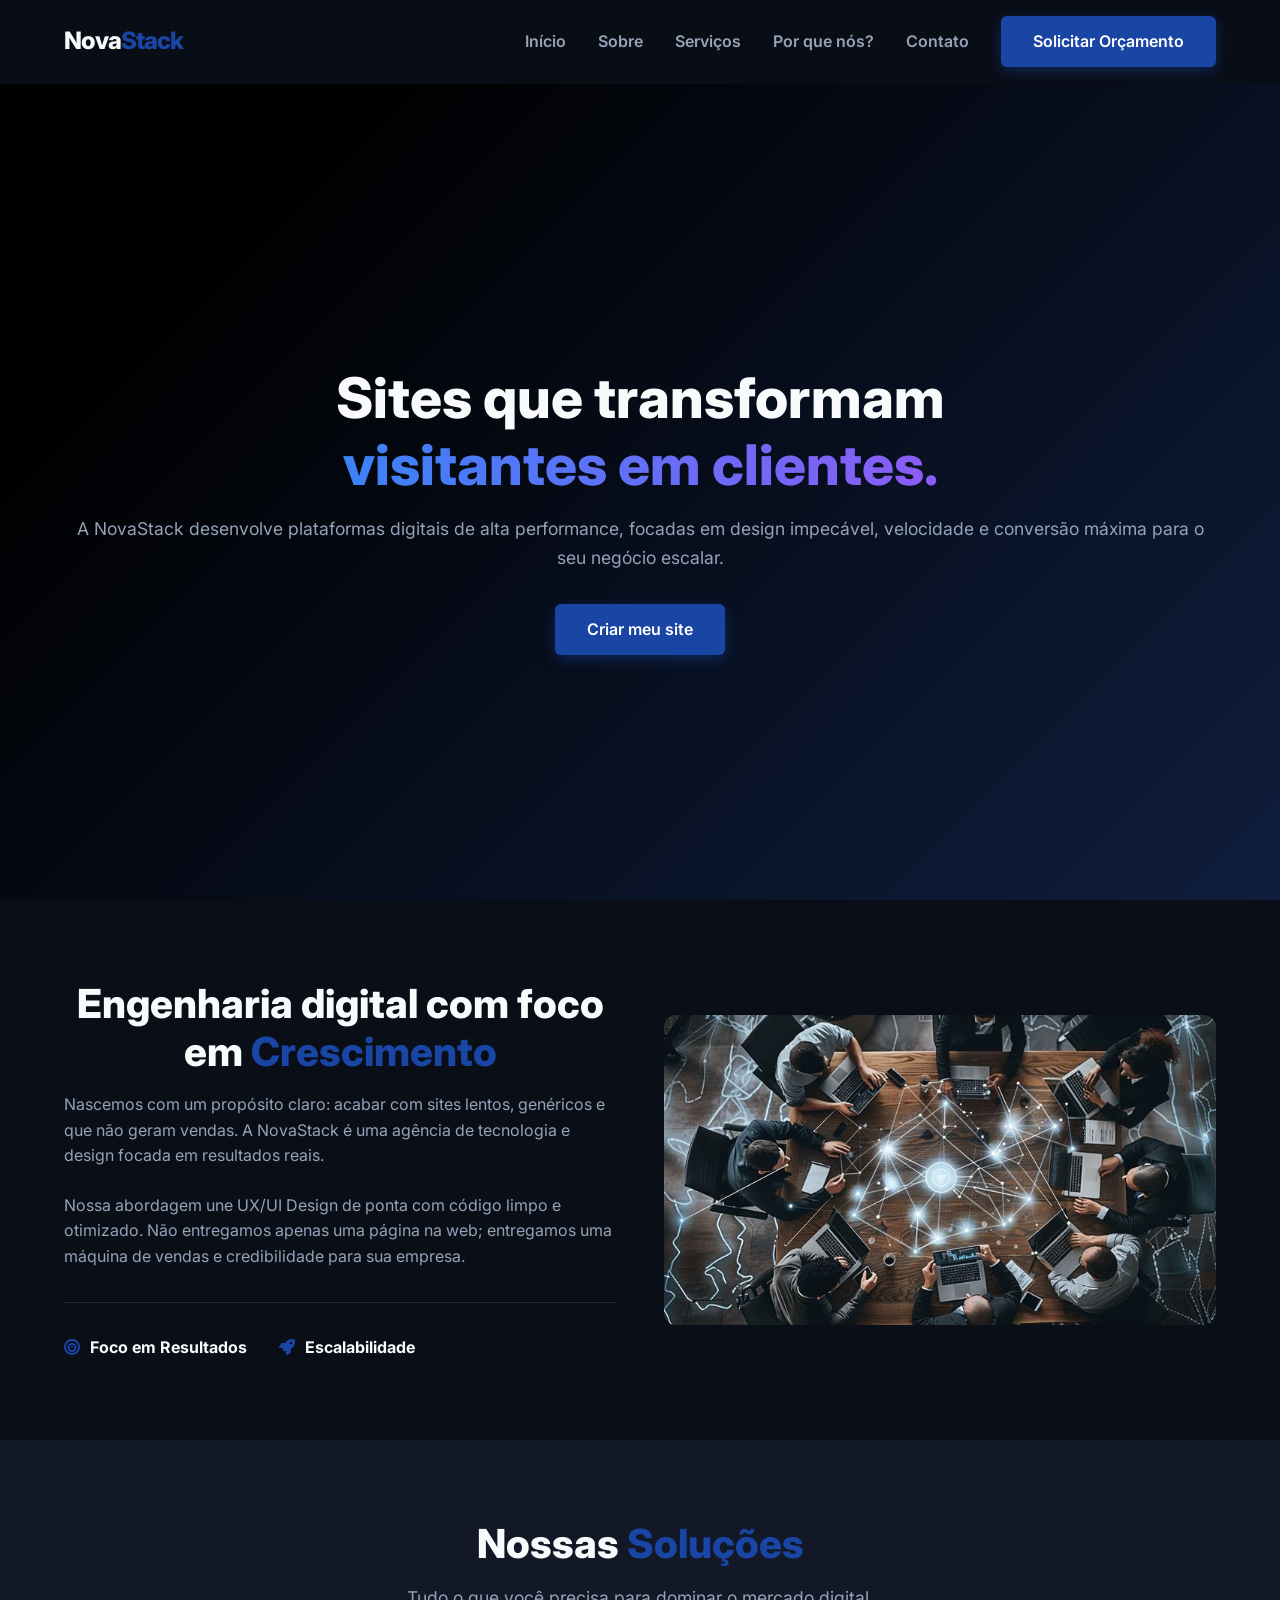
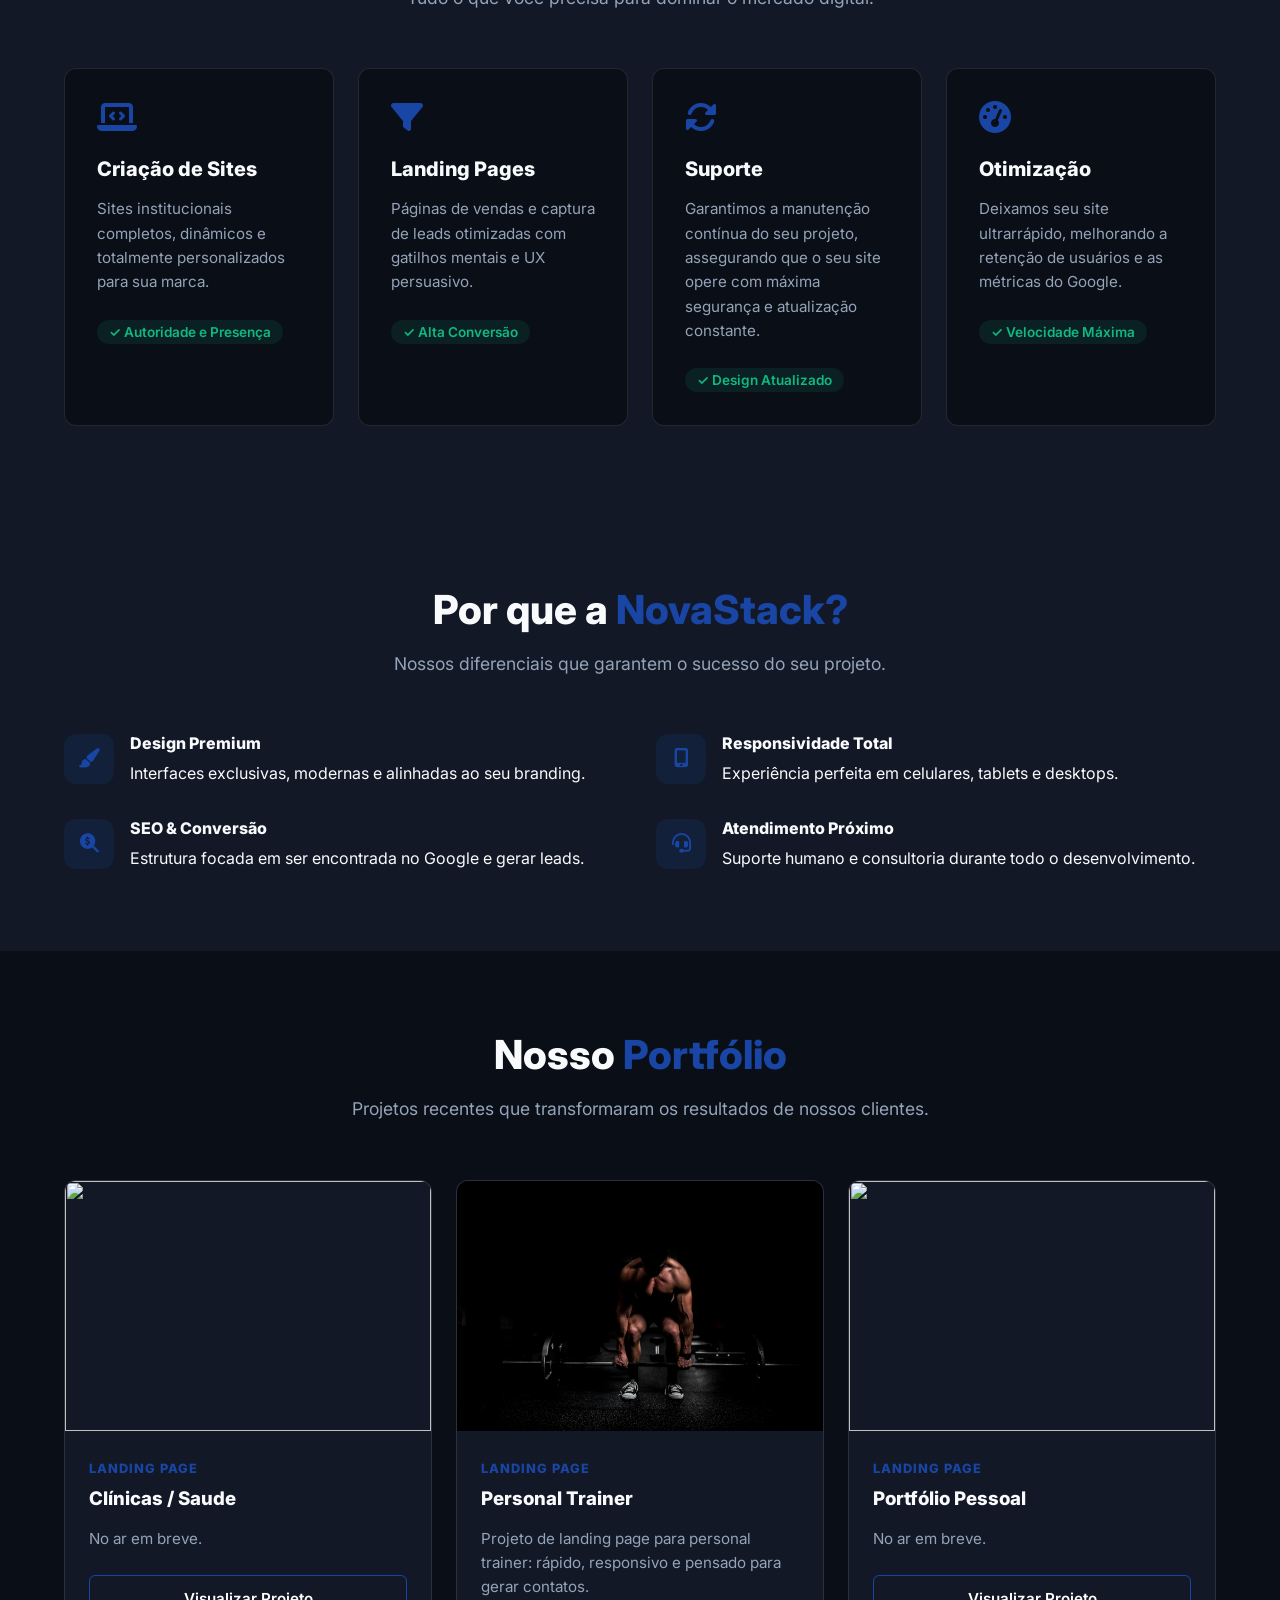
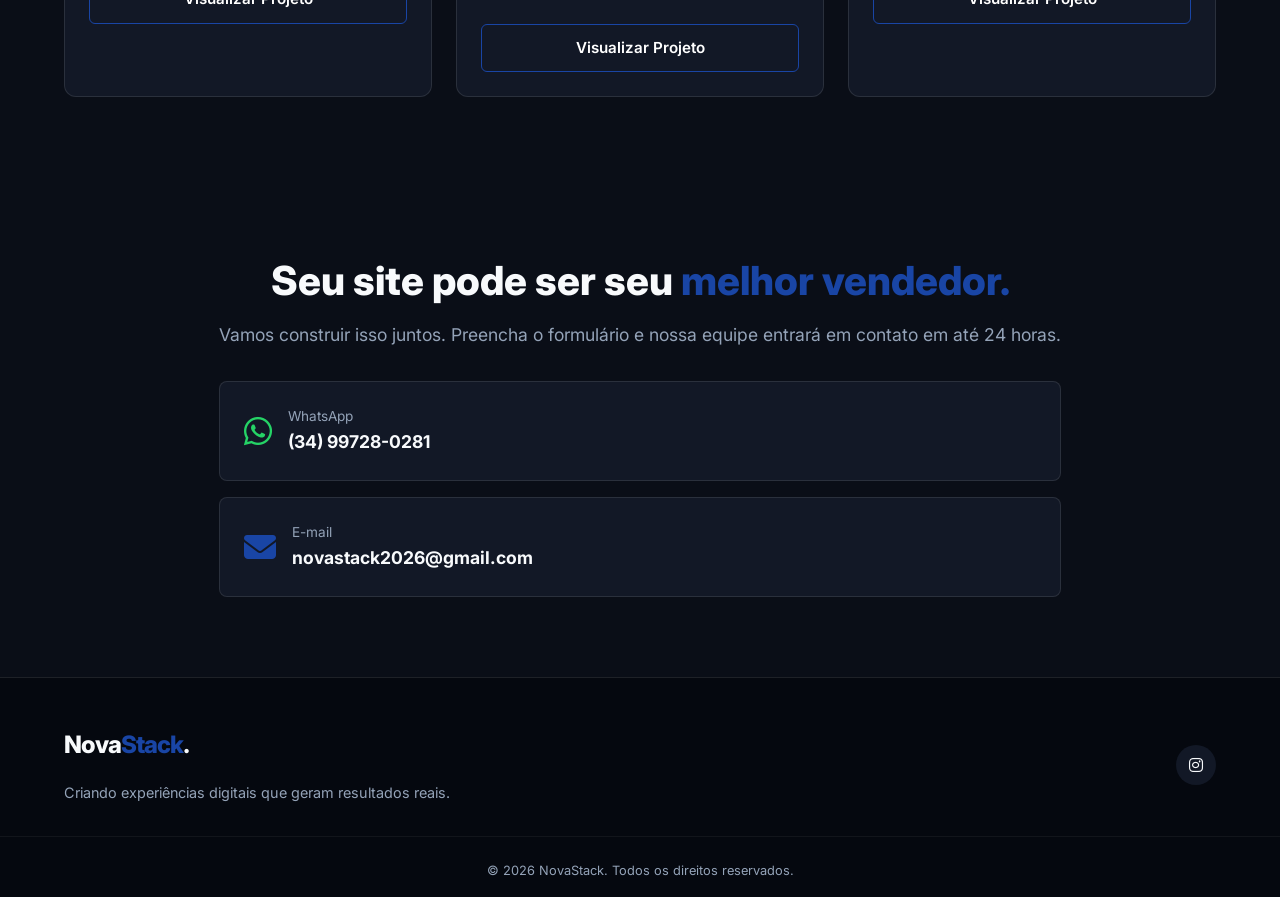
==== commit 0e9b1771: "refactor: Adição do projeto Personal Trainer, mudança no nome da pasta principal- Fernando" ====
--- a/index.html
+++ b/index.html
@@ -178,25 +178,25 @@
 
                 <div class="portfolio-card fade-in">
                     <div class="portfolio-img">
-                        <img src="assets/projeto-2.jpg" alt="">
+                        <img src="Pages/Personal Site/assets/backgroundPersonal.jpg" alt="Projeto personal">
                     </div>
                     <div class="portfolio-content">
                         <span>Landing Page</span>
                         <h3>Personal Trainer</h3>
-                        <p class="portfolio-desc">No ar em breve.</p>
-                        <a href="#" class="btn btn-outline btn-block">Visualizar Projeto</a>
+                        <p class="portfolio-desc">Projeto de landing page para personal trainer: rápido, responsivo e pensado para gerar contatos.</p>
+                        <a href="Pages/Personal Site/index.html" class="btn btn-outline btn-block">Visualizar Projeto</a>
                     </div>
                 </div>
 
                 <div class="portfolio-card fade-in">
                     <div class="portfolio-img">
-                        <img src="assets/projeto-3.jpg" alt="">
+                        <img src="#" alt="">
                     </div>
                     <div class="portfolio-content">
                         <span>Landing Page</span>
                         <h3>Portfólio Pessoal</h3>
                         <p class="portfolio-desc">No ar em breve.</p>
-                        <a href="#" class="btn btn-outline btn-block">Visualizar Projeto</a>
+                        <a href="" class="btn btn-outline btn-block">Visualizar Projeto</a>
                     </div>
                 </div>
             </div>
@@ -218,7 +218,7 @@
                             <strong>(34) 99728-0281</strong>
                         </div>
                     </a>
-                    <a href="mailto:comercial@novastack.com.br" class="method-card">
+                    <a href="mailto:novastack2026@gmail.com" class="method-card">
                         <i class="fas fa-envelope"></i>
                         <div>
                             <span>E-mail</span>
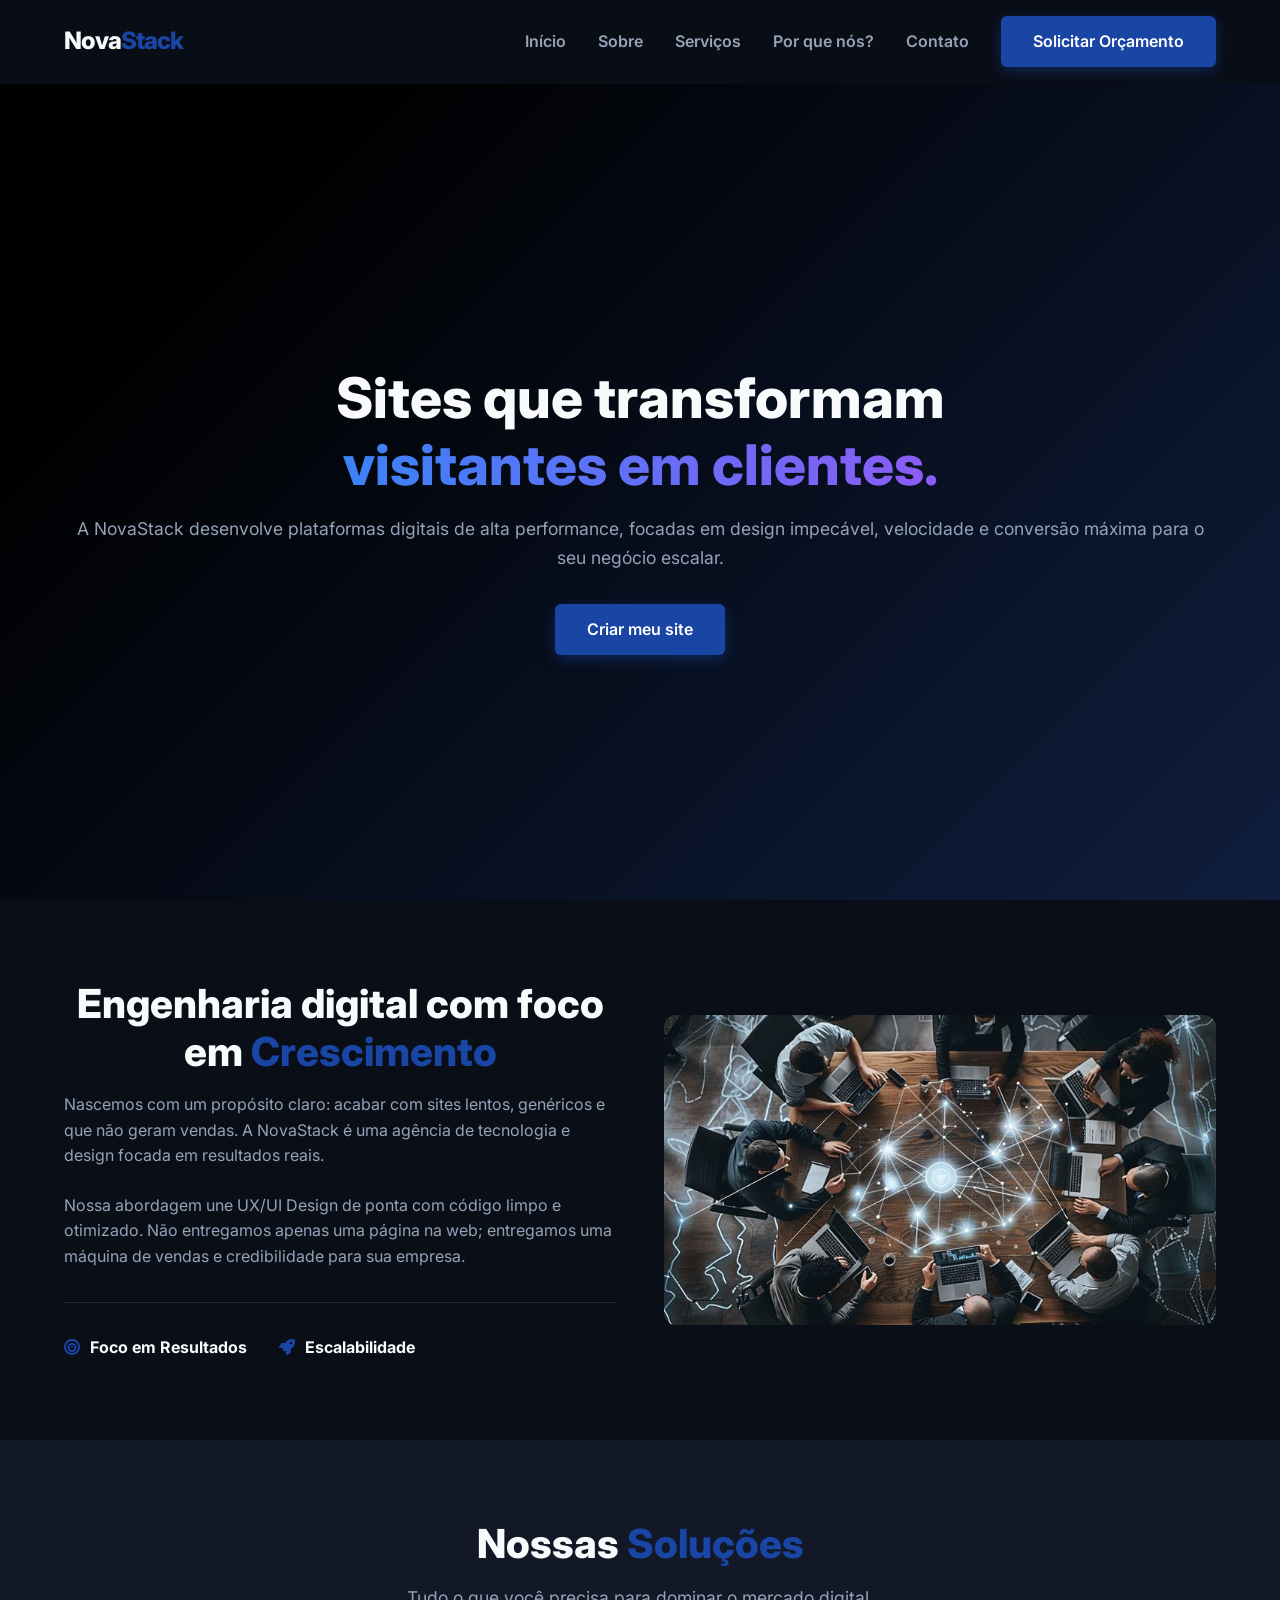
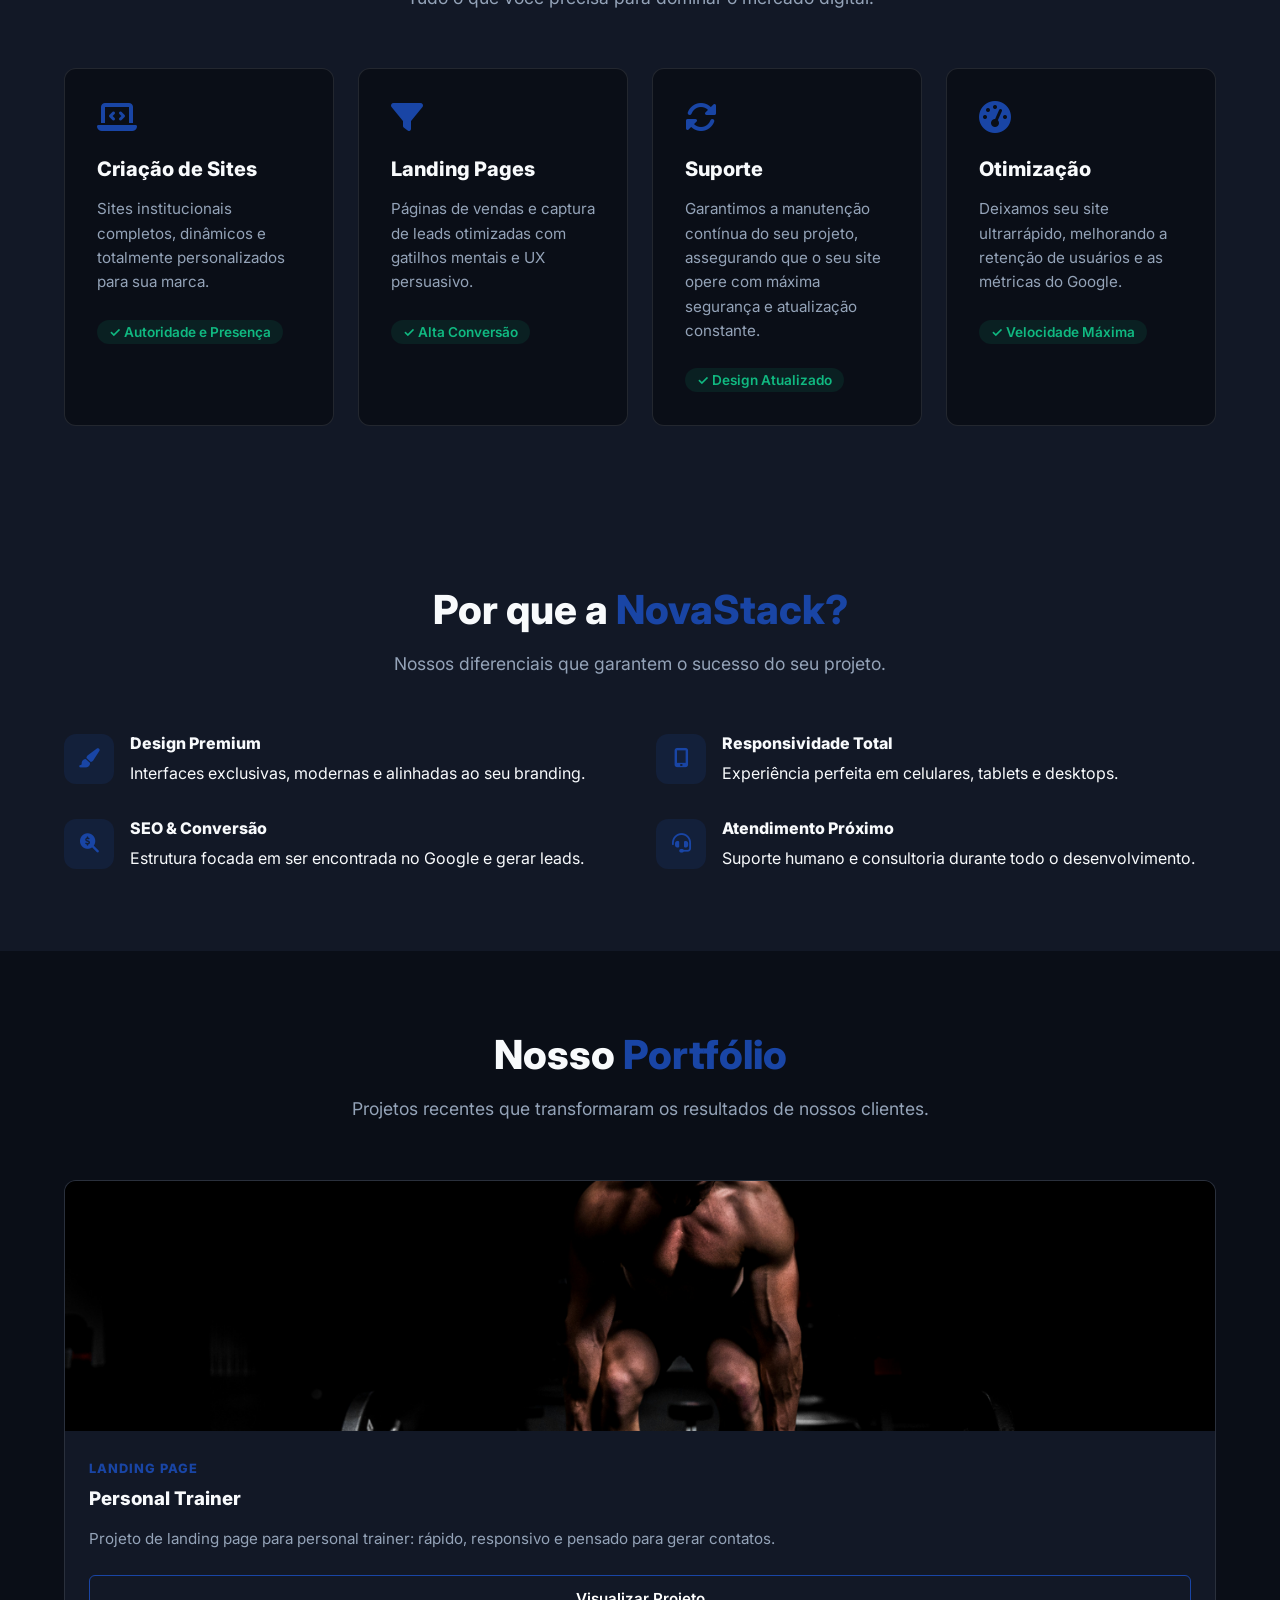
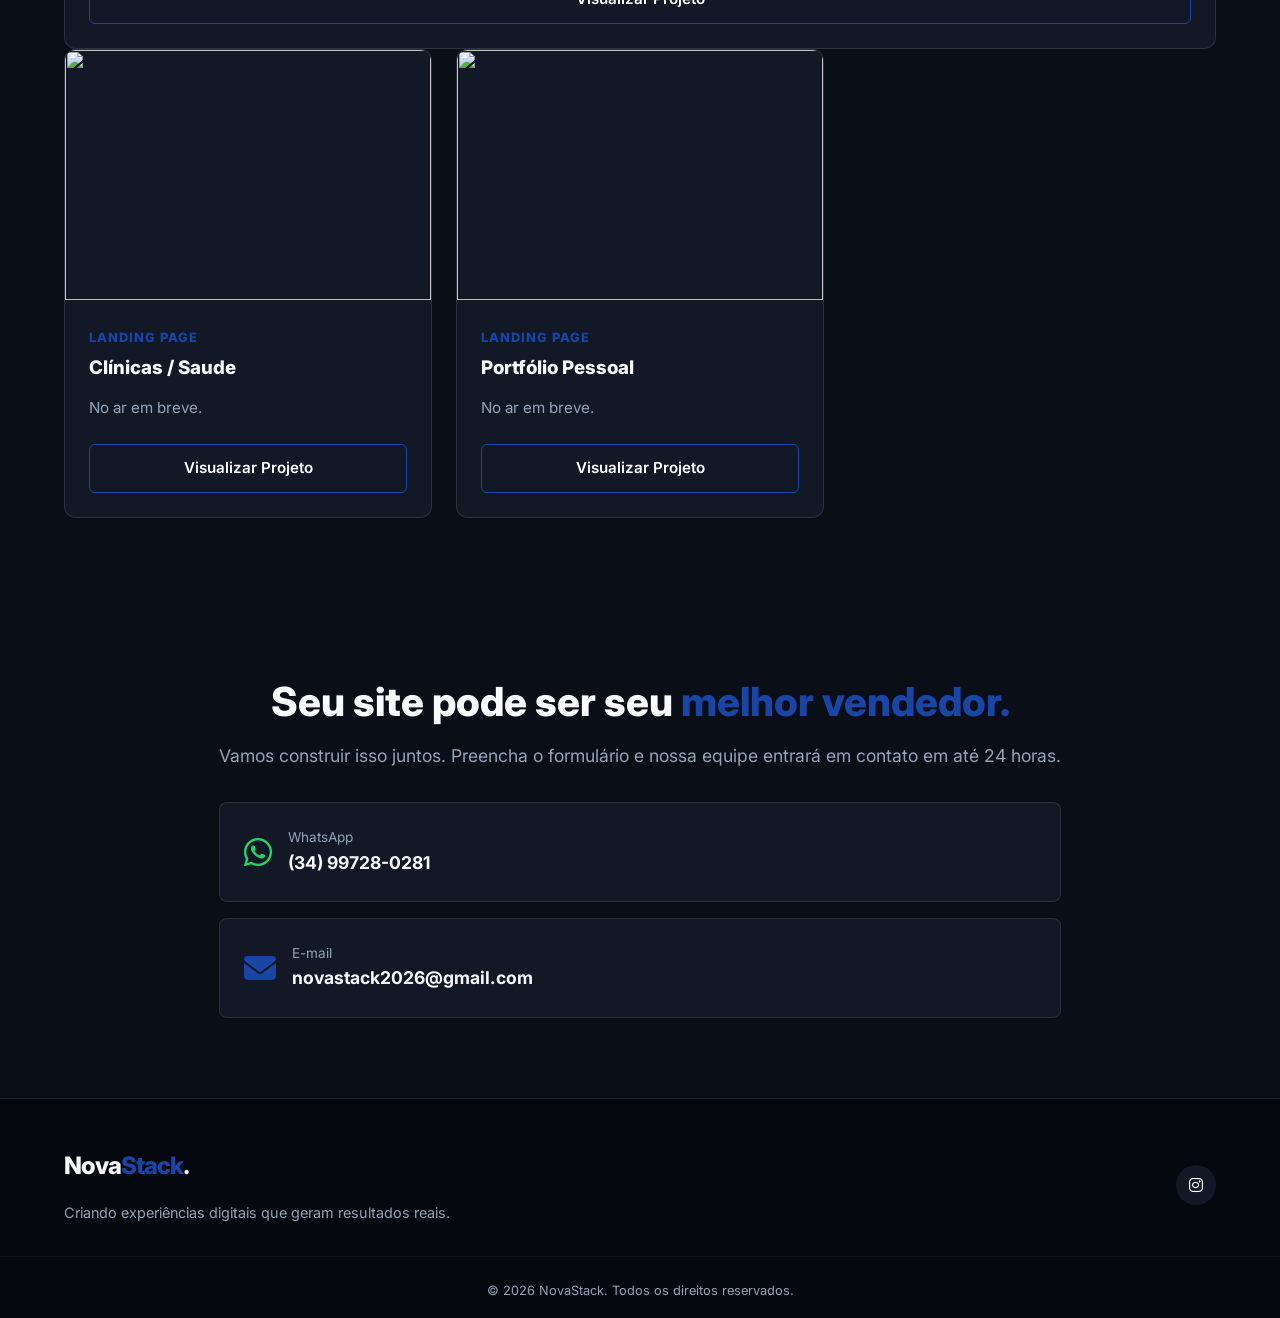
==== commit 1b261854: "refactor: Correção de bugs na área de portfólio, mudança na ordem dos projetos- Fernando" ====
--- a/index.html
+++ b/index.html
@@ -162,20 +162,7 @@
                 <h2 class="section-title">Nosso <span>Portfólio</span></h2>
                 <p>Projetos recentes que transformaram os resultados de nossos clientes.</p>
             </div>
-
-            <div class="grid-cards">
-                <div class="portfolio-card fade-in">
-                    <div class="portfolio-img">
-                        <img src="assets/projeto-1.jpg" alt="">
-                    </div>
-                    <div class="portfolio-content">
-                        <span>Landing Page</span>
-                        <h3>Clínicas / Saude</h3>
-                        <p class="portfolio-desc">No ar em breve.</p>
-                        <a href="#" class="btn btn-outline btn-block">Visualizar Projeto</a>
-                    </div>
-                </div>
-
+            
                 <div class="portfolio-card fade-in">
                     <div class="portfolio-img">
                         <img src="Pages/Personal Site/assets/backgroundPersonal.jpg" alt="Projeto personal">
@@ -188,9 +175,22 @@
                     </div>
                 </div>
 
+                <div class="grid-cards">
                 <div class="portfolio-card fade-in">
                     <div class="portfolio-img">
-                        <img src="#" alt="">
+                        <img src="assets/projeto-1.jpg" alt="">
+                    </div>
+                    <div class="portfolio-content">
+                        <span>Landing Page</span>
+                        <h3>Clínicas / Saude</h3>
+                        <p class="portfolio-desc">No ar em breve.</p>
+                        <a href="" class="btn btn-outline btn-block">Visualizar Projeto</a>
+                    </div>
+                </div>
+
+                <div class="portfolio-card fade-in">
+                    <div class="portfolio-img">
+                        <img src="" alt="">
                     </div>
                     <div class="portfolio-content">
                         <span>Landing Page</span>
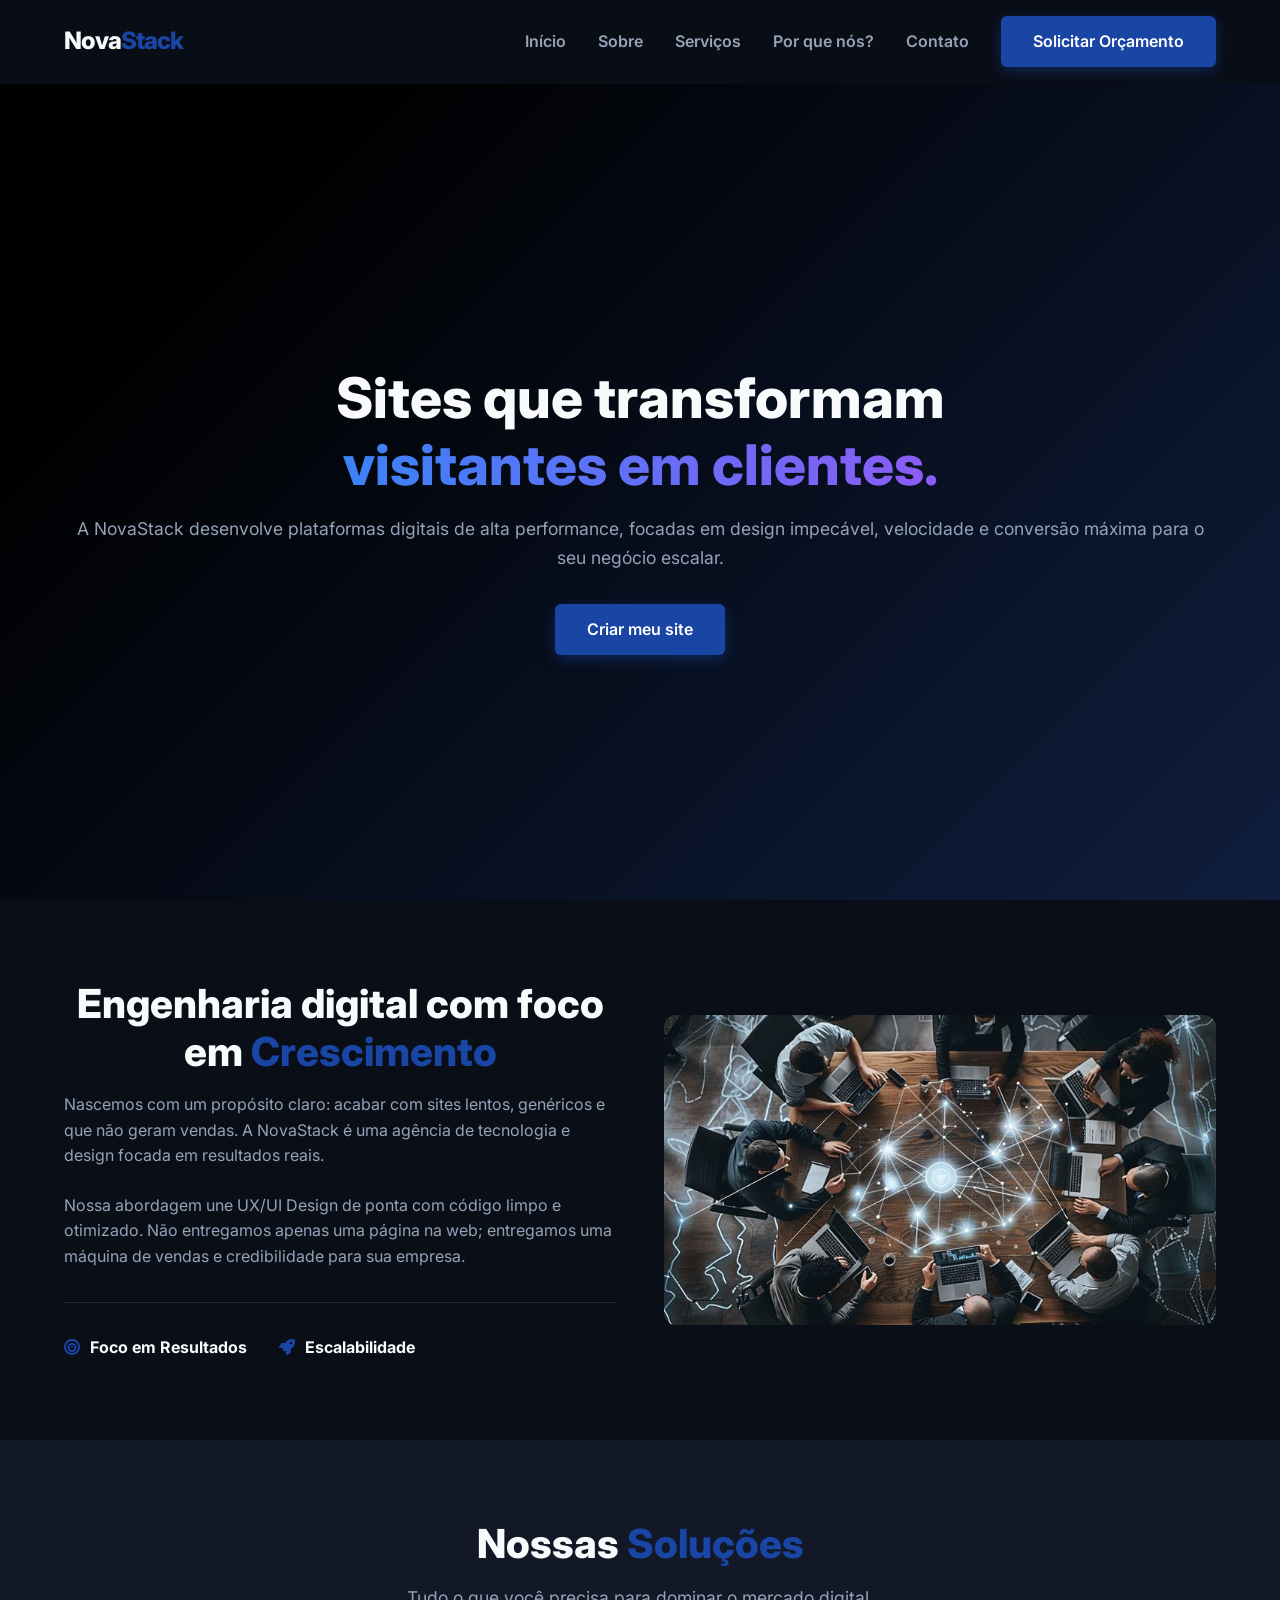
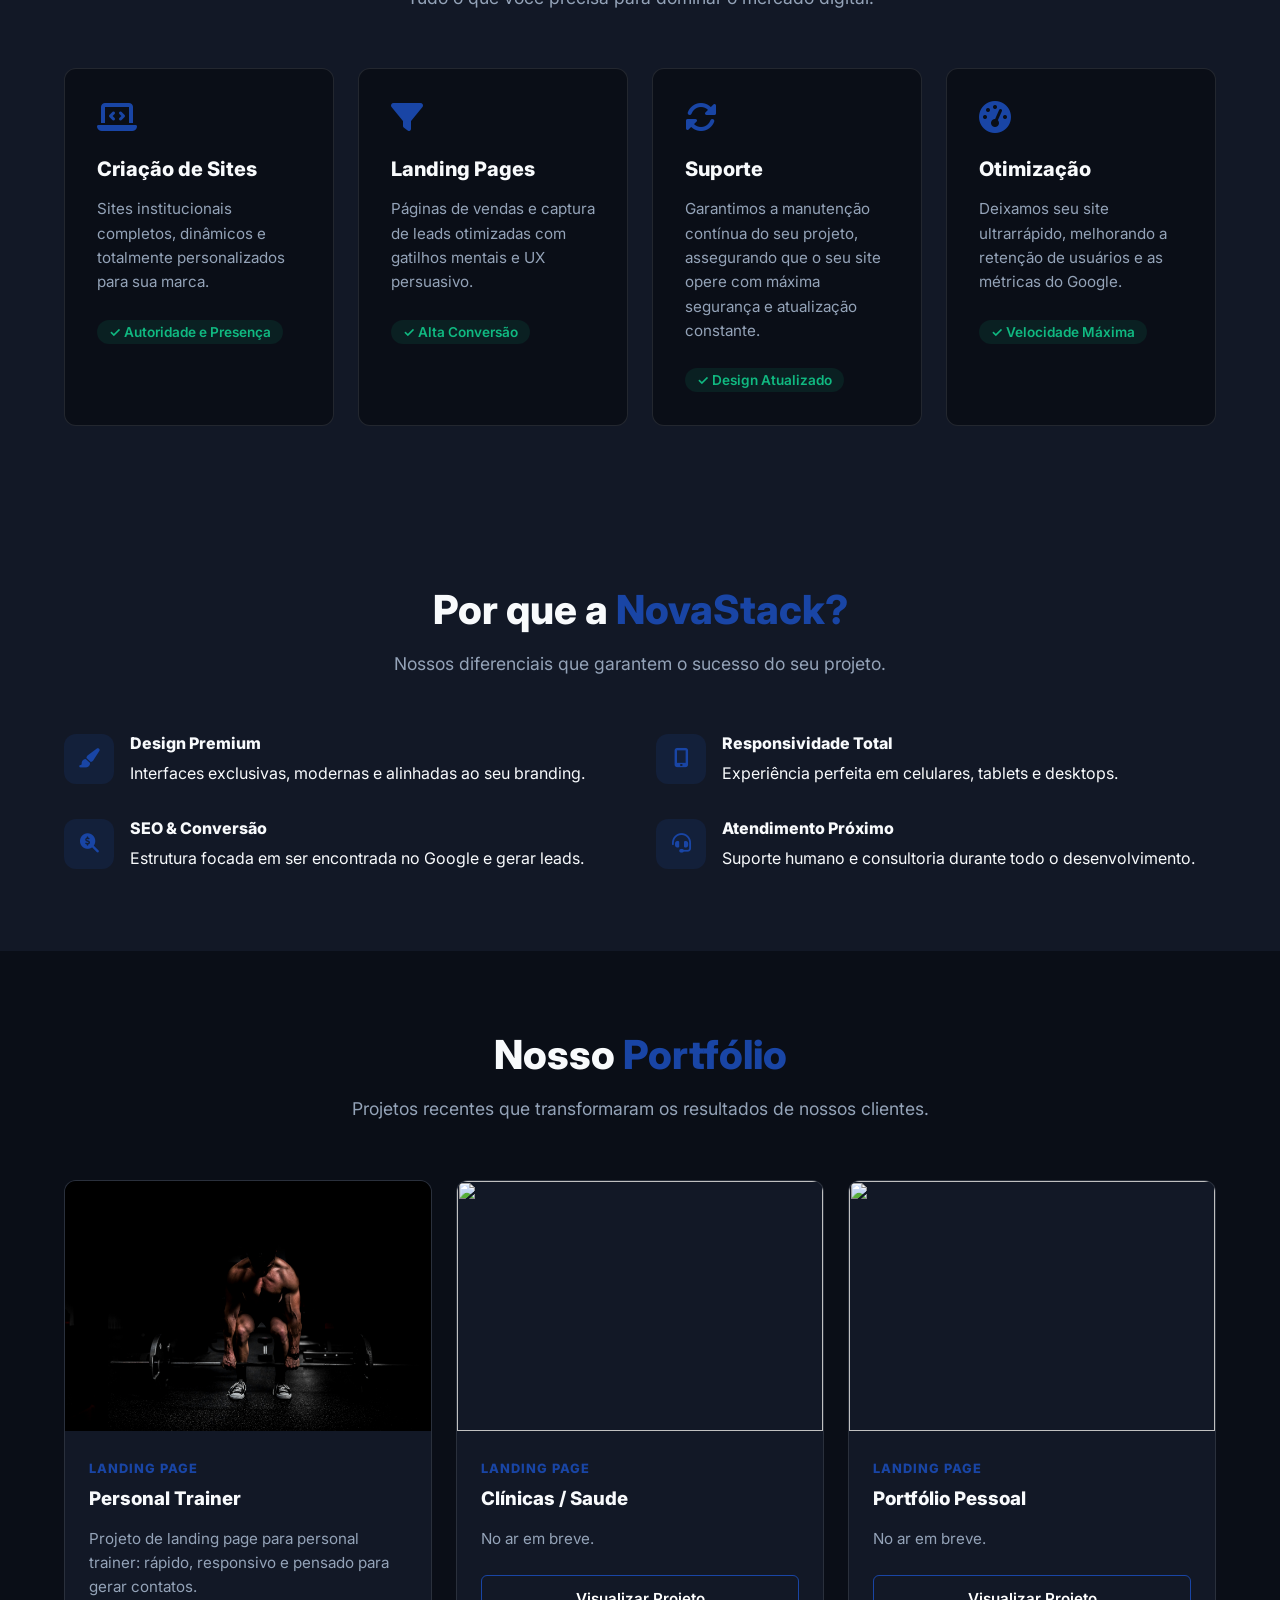
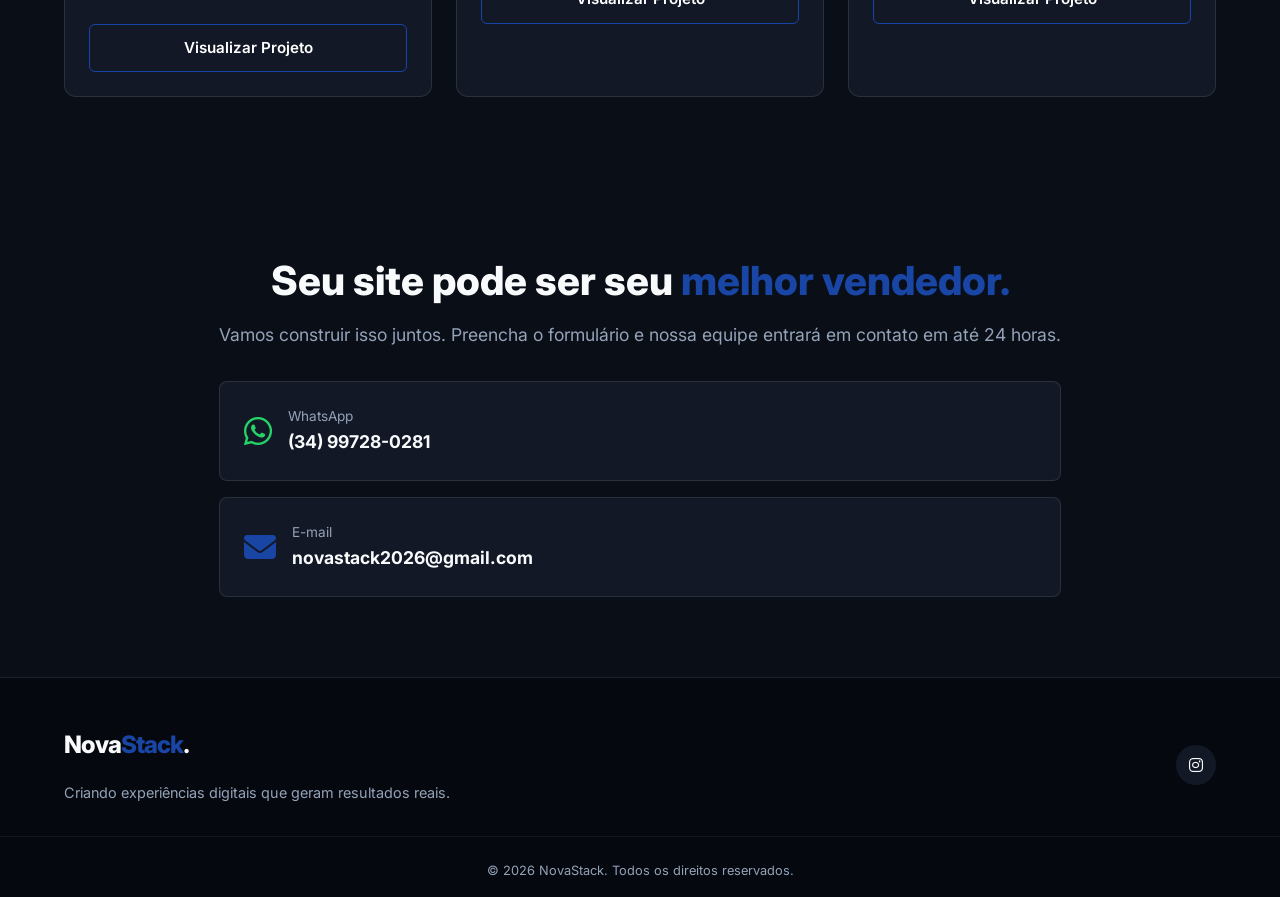
==== commit 4cea6d76: "refactor: correção do bug de espaçamento entre as div do portfólio. - Fernando" ====
--- a/index.html
+++ b/index.html
@@ -162,7 +162,8 @@
                 <h2 class="section-title">Nosso <span>Portfólio</span></h2>
                 <p>Projetos recentes que transformaram os resultados de nossos clientes.</p>
             </div>
-            
+
+            <div class="grid-cards">
                 <div class="portfolio-card fade-in">
                     <div class="portfolio-img">
                         <img src="Pages/Personal Site/assets/backgroundPersonal.jpg" alt="Projeto personal">
@@ -170,12 +171,13 @@
                     <div class="portfolio-content">
                         <span>Landing Page</span>
                         <h3>Personal Trainer</h3>
-                        <p class="portfolio-desc">Projeto de landing page para personal trainer: rápido, responsivo e pensado para gerar contatos.</p>
-                        <a href="Pages/Personal Site/index.html" class="btn btn-outline btn-block">Visualizar Projeto</a>
-                    </div>
-                </div>
-
-                <div class="grid-cards">
+                        <p class="portfolio-desc">Projeto de landing page para personal trainer: rápido, responsivo e
+                            pensado para gerar contatos.</p>
+                        <a href="Pages/Personal Site/index.html" class="btn btn-outline btn-block">Visualizar
+                            Projeto</a>
+                    </div>
+                </div>
+
                 <div class="portfolio-card fade-in">
                     <div class="portfolio-img">
                         <img src="assets/projeto-1.jpg" alt="">
